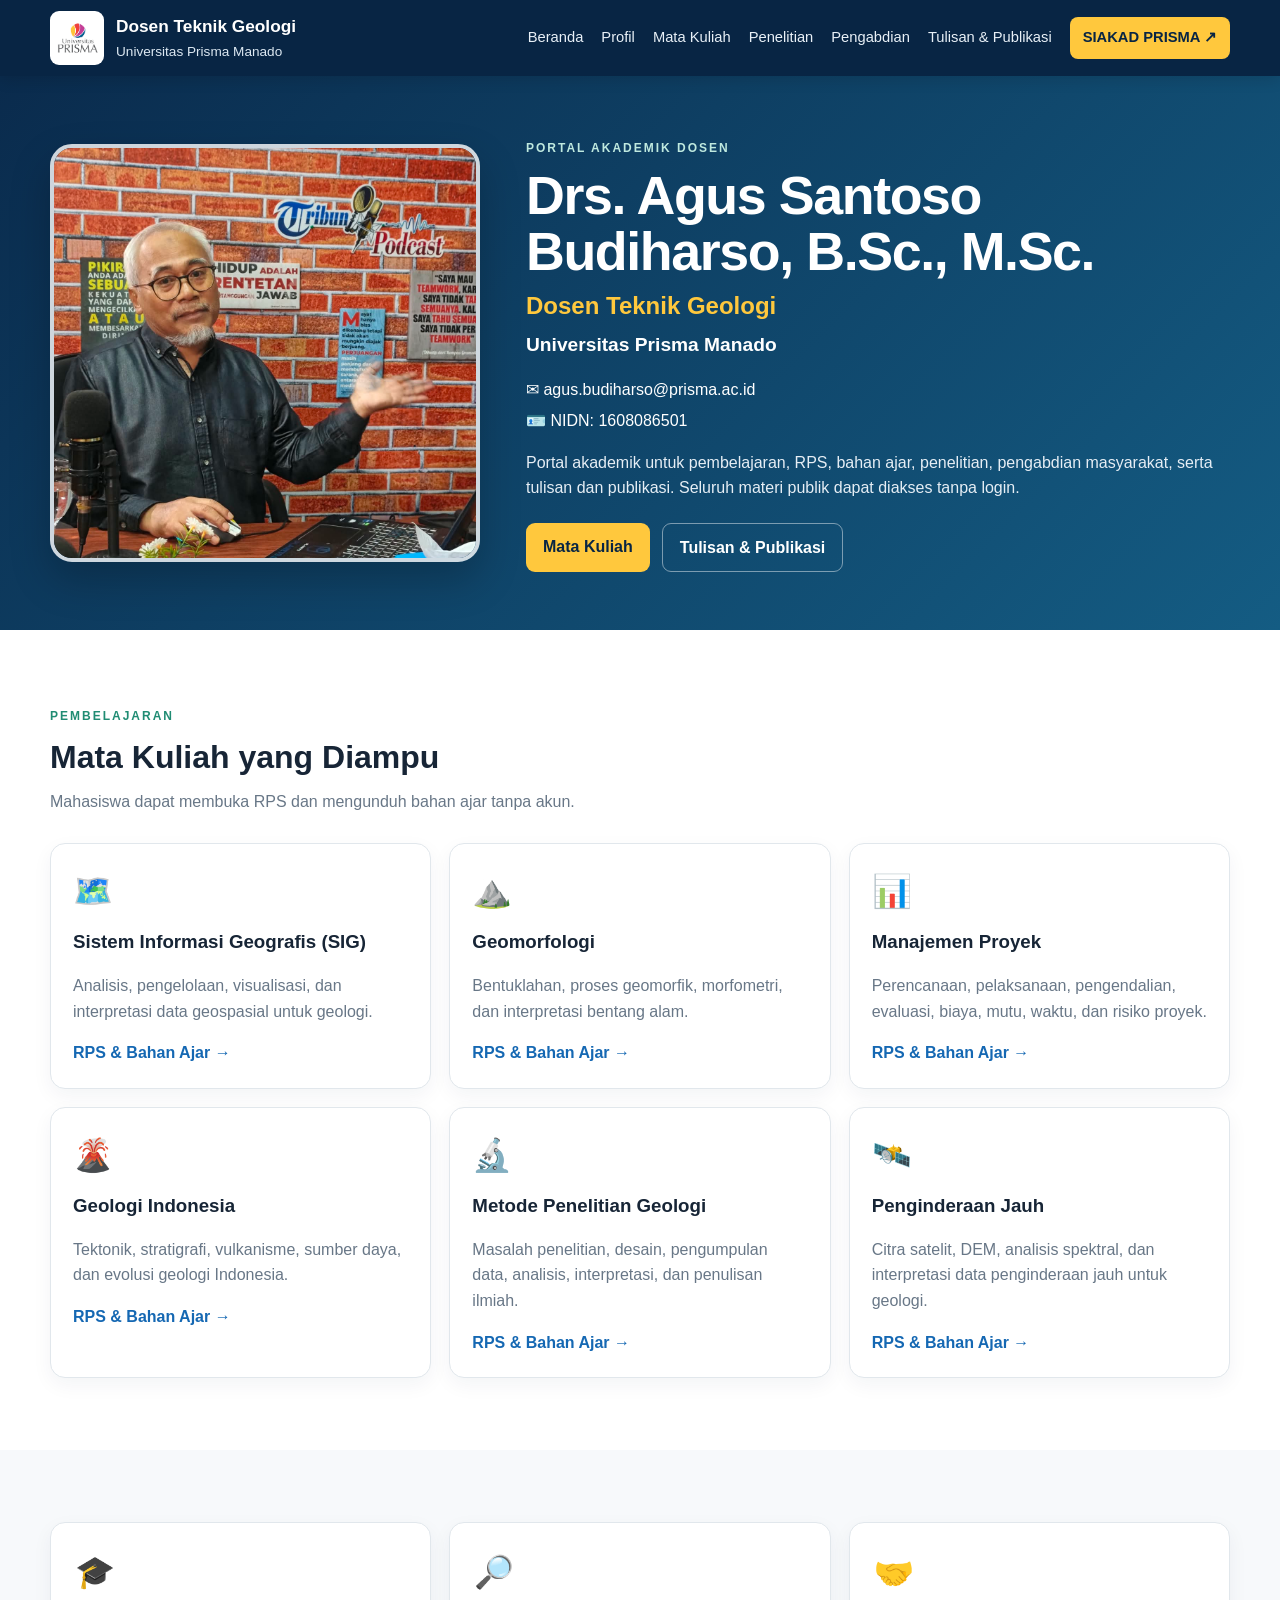
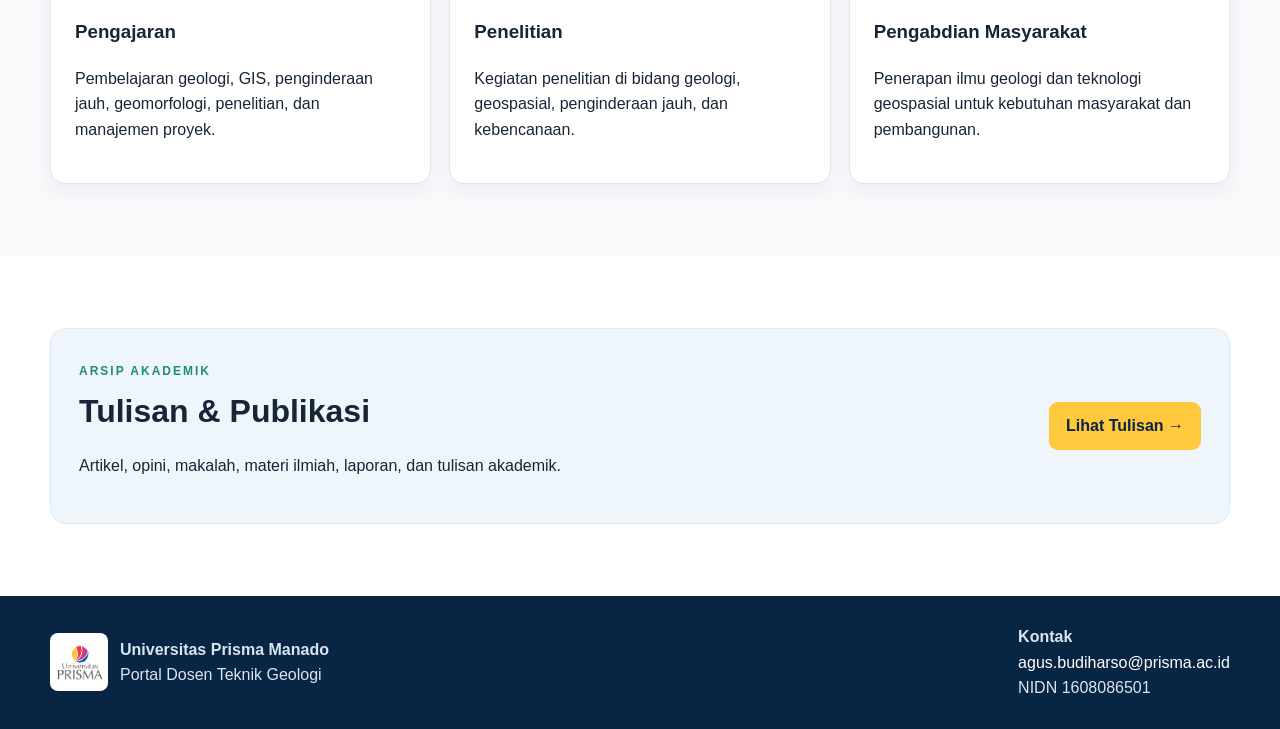
==== docs/index.html @ 4270b86f "Add files via upload" ====
<!doctype html>
<html lang="id">
<head>
  <meta charset="utf-8">
  <meta name="viewport" content="width=device-width,initial-scale=1">
  <title>Drs. Agus Santoso Budiharso, B.Sc., M.Sc. | Dosen Teknik Geologi</title>
  <meta name="description" content="Portal akademik dosen Teknik Geologi Universitas Prisma Manado">
  <link rel="stylesheet" href="style.css">
</head>
<body>
<header class="topbar">
  <div class="container nav">
    <a class="brand" href="index.html">
      <img src="assets/logo-prisma.png" alt="Logo Universitas Prisma">
      <div><strong>Dosen Teknik Geologi</strong><span>Universitas Prisma Manado</span></div>
    </a>
    <nav>
      <a href="index.html">Beranda</a>
      <a href="#profil">Profil</a>
      <a href="mata-kuliah.html">Mata Kuliah</a>
      <a href="#penelitian">Penelitian</a>
      <a href="#pengabdian">Pengabdian</a>
      <a href="tulisan.html">Tulisan & Publikasi</a>
      <a class="siakad" href="https://siap.prisma.ac.id/" target="_blank" rel="noopener">SIAKAD PRISMA ↗</a>
    </nav>
  </div>
</header>

<main>
<section class="hero" id="profil">
  <div class="container hero-grid">
    <div class="portrait-wrap">
      <img class="portrait" src="assets/foto-agus-budiharso.jpeg" alt="Foto dosen">
    </div>
    <div class="hero-copy">
      <span class="eyebrow light">PORTAL AKADEMIK DOSEN</span>
      <h1>Drs. Agus Santoso Budiharso, B.Sc., M.Sc.</h1>
      <h2>Dosen Teknik Geologi</h2>
      <p class="univ">Universitas Prisma Manado</p>
      <div class="bio-lines">
        <div>✉ <a href="mailto:agus.budiharso@prisma.ac.id">agus.budiharso@prisma.ac.id</a></div>
        <div>🪪 NIDN: 1608086501</div>
      </div>
      <p class="lead">
        Portal akademik untuk pembelajaran, RPS, bahan ajar, penelitian, pengabdian masyarakat,
        serta tulisan dan publikasi. Seluruh materi publik dapat diakses tanpa login.
      </p>
      <div class="actions">
        <a class="btn primary" href="mata-kuliah.html">Mata Kuliah</a>
        <a class="btn ghost" href="tulisan.html">Tulisan & Publikasi</a>
      </div>
    </div>
  </div>
</section>

<section class="section">
  <div class="container">
    <span class="eyebrow">PEMBELAJARAN</span>
    <h2>Mata Kuliah yang Diampu</h2>
    <p class="section-desc">Mahasiswa dapat membuka RPS dan mengunduh bahan ajar tanpa akun.</p>
    <div class="course-grid">
      <article class="course-card">
        <div class="course-icon">🗺️</div>
        <h3>Sistem Informasi Geografis (SIG)</h3>
        <p>Analisis, pengelolaan, visualisasi, dan interpretasi data geospasial untuk geologi.</p>
        <a class="link-btn" href="mata-kuliah.html#sig">RPS & Bahan Ajar →</a>
    </article>
<article class="course-card">
        <div class="course-icon">⛰️</div>
        <h3>Geomorfologi</h3>
        <p>Bentuklahan, proses geomorfik, morfometri, dan interpretasi bentang alam.</p>
        <a class="link-btn" href="mata-kuliah.html#geomorfologi">RPS & Bahan Ajar →</a>
    </article>
<article class="course-card">
        <div class="course-icon">📊</div>
        <h3>Manajemen Proyek</h3>
        <p>Perencanaan, pelaksanaan, pengendalian, evaluasi, biaya, mutu, waktu, dan risiko proyek.</p>
        <a class="link-btn" href="mata-kuliah.html#manajemen-proyek">RPS & Bahan Ajar →</a>
    </article>
<article class="course-card">
        <div class="course-icon">🌋</div>
        <h3>Geologi Indonesia</h3>
        <p>Tektonik, stratigrafi, vulkanisme, sumber daya, dan evolusi geologi Indonesia.</p>
        <a class="link-btn" href="mata-kuliah.html#geologi-indonesia">RPS & Bahan Ajar →</a>
    </article>
<article class="course-card">
        <div class="course-icon">🔬</div>
        <h3>Metode Penelitian Geologi</h3>
        <p>Masalah penelitian, desain, pengumpulan data, analisis, interpretasi, dan penulisan ilmiah.</p>
        <a class="link-btn" href="mata-kuliah.html#metode-penelitian-geologi">RPS & Bahan Ajar →</a>
    </article>
<article class="course-card">
        <div class="course-icon">🛰️</div>
        <h3>Penginderaan Jauh</h3>
        <p>Citra satelit, DEM, analisis spektral, dan interpretasi data penginderaan jauh untuk geologi.</p>
        <a class="link-btn" href="mata-kuliah.html#penginderaan-jauh">RPS & Bahan Ajar →</a>
    </article>
    </div>
  </div>
</section>

<section class="section soft">
  <div class="container three-grid">
    <article class="info-card">
      <div class="bigicon">🎓</div><h3>Pengajaran</h3>
      <p>Pembelajaran geologi, GIS, penginderaan jauh, geomorfologi, penelitian, dan manajemen proyek.</p>
    </article>
    <article class="info-card" id="penelitian">
      <div class="bigicon">🔎</div><h3>Penelitian</h3>
      <p>Kegiatan penelitian di bidang geologi, geospasial, penginderaan jauh, dan kebencanaan.</p>
    </article>
    <article class="info-card" id="pengabdian">
      <div class="bigicon">🤝</div><h3>Pengabdian Masyarakat</h3>
      <p>Penerapan ilmu geologi dan teknologi geospasial untuk kebutuhan masyarakat dan pembangunan.</p>
    </article>
  </div>
</section>

<section class="section">
  <div class="container publication-banner">
    <div>
      <span class="eyebrow">ARSIP AKADEMIK</span>
      <h2>Tulisan & Publikasi</h2>
      <p>Artikel, opini, makalah, materi ilmiah, laporan, dan tulisan akademik.</p>
    </div>
    <a class="btn primary" href="tulisan.html">Lihat Tulisan →</a>
  </div>
</section>
</main>

<footer>
  <div class="container footer-grid">
    <div class="footer-brand">
      <img src="assets/logo-prisma.png" alt="Logo Universitas Prisma">
      <div><strong>Universitas Prisma Manado</strong><span>Portal Dosen Teknik Geologi</span></div>
    </div>
    <div>
      <strong>Kontak</strong><br>
      <a href="mailto:agus.budiharso@prisma.ac.id">agus.budiharso@prisma.ac.id</a><br>
      NIDN 1608086501
    </div>
  </div>
</footer>
<script src="main.js"></script>
</body>
</html>
---- docs/style.css ----
:root{
  --navy:#082544;--navy2:#0c355c;--blue:#1568b3;--gold:#ffc83d;
  --green:#208c73;--text:#172536;--muted:#687787;--bg:#f7f9fb;--line:#e1e7ec;
}
*{box-sizing:border-box} html{scroll-behavior:smooth}
body{margin:0;font-family:Segoe UI,Arial,sans-serif;color:var(--text);background:white;line-height:1.6}
a{color:inherit}
.container{width:min(1180px,calc(100% - 36px));margin:auto}
.topbar{position:sticky;top:0;z-index:20;background:var(--navy);color:white;box-shadow:0 4px 14px rgba(0,0,0,.12)}
.nav{min-height:76px;display:flex;align-items:center;justify-content:space-between;gap:28px}
.brand{display:flex;align-items:center;gap:12px;text-decoration:none;color:white}
.brand img{width:54px;height:54px;object-fit:contain;background:white;border-radius:9px;padding:4px}
.brand strong{display:block;font-size:1.08rem}.brand span{display:block;font-size:.85rem;color:#dce8f2}
nav{display:flex;align-items:center;gap:18px} nav a{text-decoration:none;font-size:.92rem;color:#e8f0f7}
nav a:hover{color:white}.siakad{background:var(--gold);color:#082544;padding:9px 13px;border-radius:8px;font-weight:800}
.hero{background:linear-gradient(135deg,#0a2b4d,#145c83);color:white;padding:58px 0}
.hero-grid{display:grid;grid-template-columns:430px 1fr;gap:46px;align-items:center}
.portrait-wrap{border:4px solid rgba(255,255,255,.8);border-radius:22px;overflow:hidden;box-shadow:0 18px 40px rgba(0,0,0,.22)}
.portrait{display:block;width:100%;height:410px;object-fit:cover}
.eyebrow{font-size:.75rem;font-weight:800;letter-spacing:2px;color:var(--green)}
.eyebrow.light{color:#bfe9df}
.hero h1{font-size:clamp(2.1rem,4.2vw,4rem);line-height:1.04;margin:8px 0 8px;letter-spacing:-1.4px}
.hero h2{color:var(--gold);margin:0}.univ{font-weight:700;font-size:1.2rem;margin:4px 0 16px}
.bio-lines{display:grid;gap:6px;margin:14px 0}.bio-lines a{color:white;text-decoration:none}
.lead{max-width:760px;color:#e6eef5}.actions{display:flex;gap:12px;flex-wrap:wrap;margin-top:22px}
.btn{display:inline-block;padding:11px 17px;border-radius:9px;text-decoration:none;font-weight:800}
.primary{background:var(--gold);color:#082544}.ghost{border:1px solid rgba(255,255,255,.45);color:white}
.section{padding:72px 0}.soft{background:var(--bg)}
.section h2{font-size:2rem;margin:4px 0 6px}.section-desc{color:var(--muted);margin-top:0}
.course-grid{display:grid;grid-template-columns:repeat(3,1fr);gap:18px;margin-top:28px}
.course-card,.info-card,.download-box,.publication-item{border:1px solid var(--line);background:white;border-radius:15px;box-shadow:0 7px 20px rgba(22,48,75,.05)}
.course-card{padding:22px}.course-icon{font-size:2rem}.course-card h3{margin:10px 0 6px}.course-card p{color:var(--muted)}
.link-btn{color:var(--blue);font-weight:800;text-decoration:none}
.three-grid{display:grid;grid-template-columns:repeat(3,1fr);gap:18px}.info-card{padding:24px}.bigicon{font-size:2rem}
.publication-banner{display:flex;justify-content:space-between;align-items:center;gap:30px;background:#eef5fb;border:1px solid #dce8f2;border-radius:16px;padding:28px}
footer{background:var(--navy);color:#d9e6f1;padding:28px 0}.footer-grid{display:flex;justify-content:space-between;align-items:center;gap:30px}
.footer-brand{display:flex;align-items:center;gap:12px}.footer-brand img{width:58px;height:58px;object-fit:contain;background:white;border-radius:8px;padding:3px}
.footer-brand strong,.footer-brand span{display:block}footer a{color:#fff;text-decoration:none}
.page{padding:48px 0 80px;background:#f8fafc;min-height:70vh}.page-head{max-width:800px;margin-bottom:32px}.page-head h1{font-size:2.7rem;margin:5px 0}
.course-section{background:white;border:1px solid var(--line);border-radius:18px;padding:26px;margin-bottom:24px}
.course-section h2{margin:3px 0}.course-section p{color:var(--muted)}
.download-columns{display:grid;grid-template-columns:1fr 1fr;gap:18px;margin-top:18px}.download-box{padding:20px}
.file-list{display:grid;gap:9px}.file-list a{padding:10px 12px;background:#f4f8fb;border-radius:8px;color:var(--blue);text-decoration:none;font-weight:700}
.publication-list{display:grid;gap:16px}.publication-item{display:flex;gap:18px;padding:22px}.pub-icon{font-size:2.2rem}.tag{font-size:.76rem;font-weight:800;color:var(--green)}
code{background:#eef2f5;padding:2px 6px;border-radius:5px}
@media(max-width:900px){nav{display:none}.hero-grid{grid-template-columns:1fr}.portrait-wrap{max-width:480px}.course-grid,.three-grid,.download-columns{grid-template-columns:1fr}.publication-banner,.footer-grid{align-items:flex-start;flex-direction:column}}
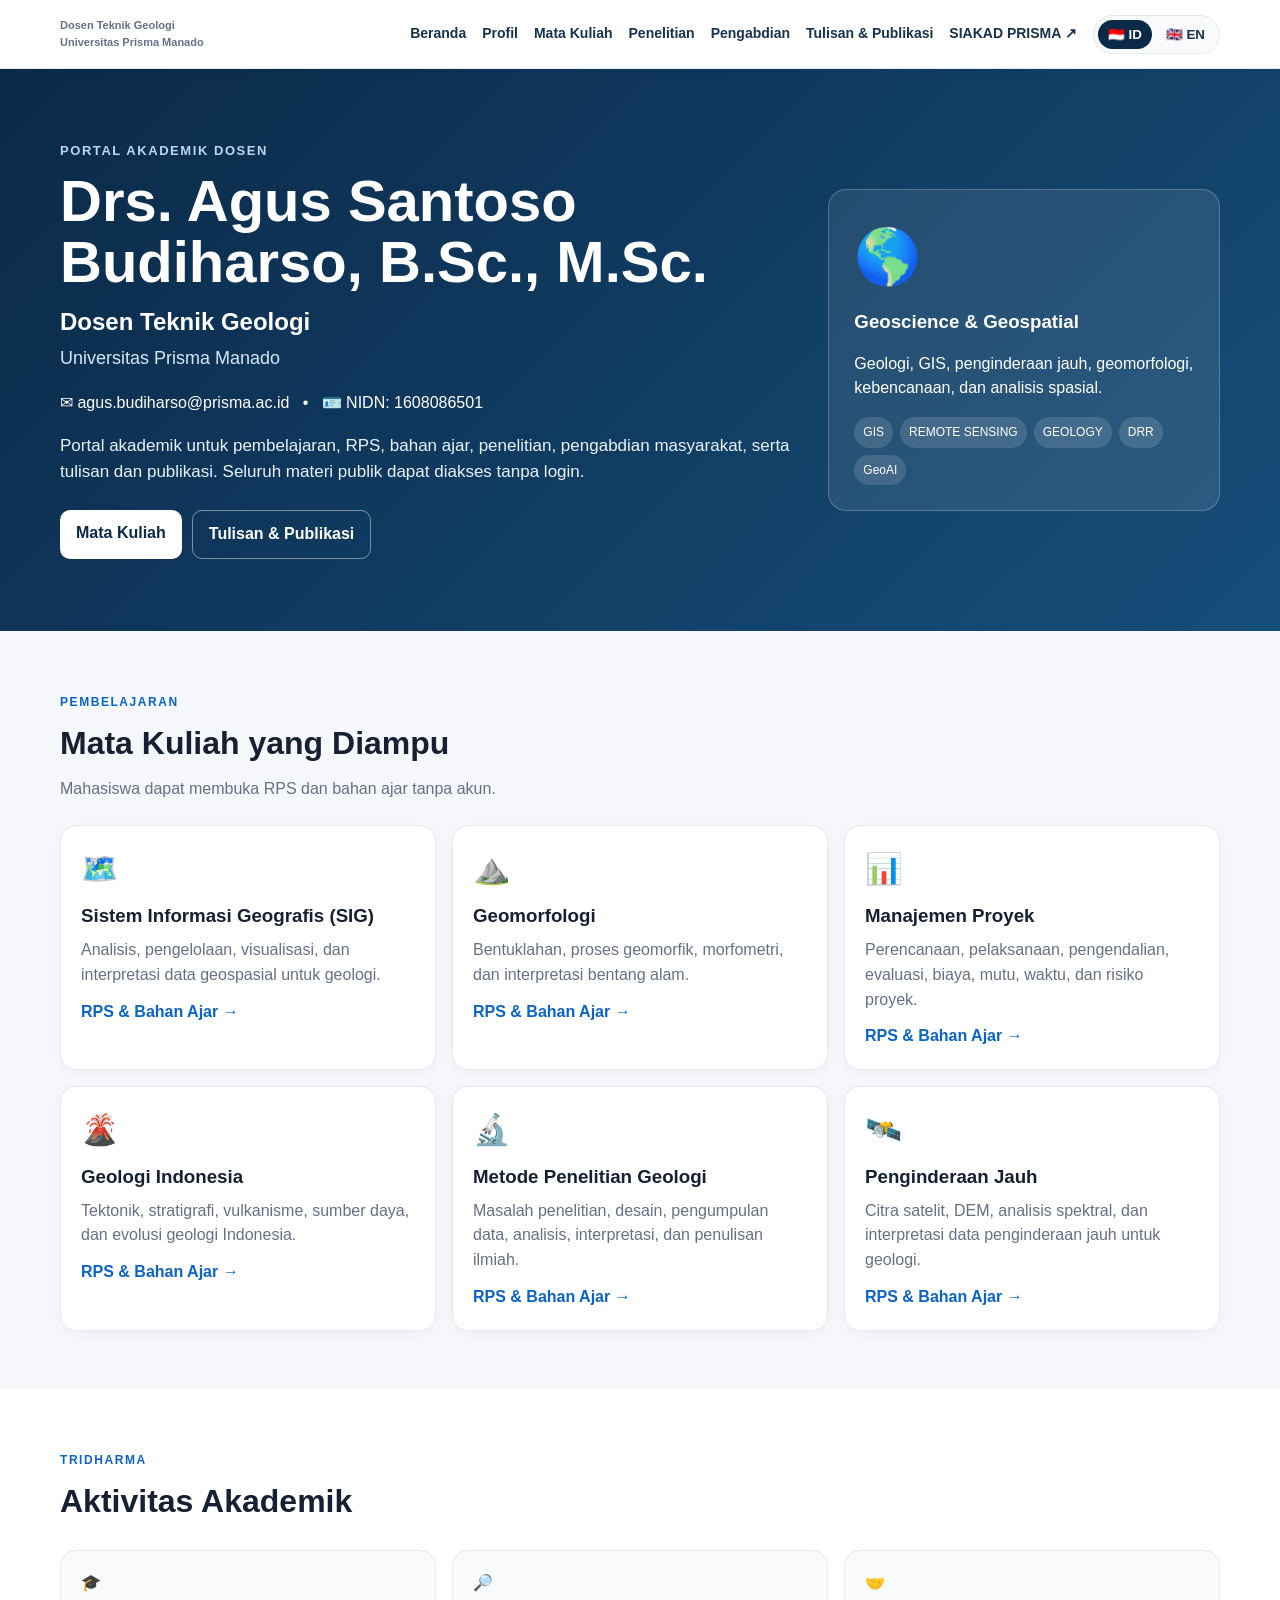
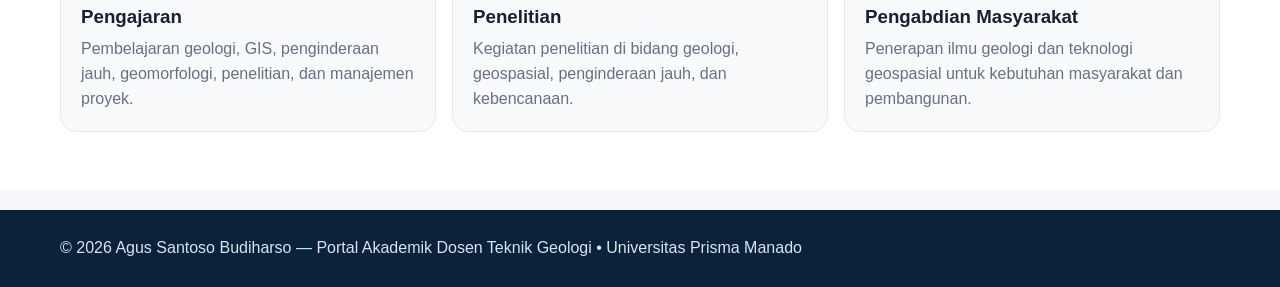
==== commit 61182bc3: "Add files via upload" ====
--- a/docs/index.html
+++ b/docs/index.html
@@ -1,146 +1,17 @@
-<!doctype html>
-<html lang="id">
-<head>
-  <meta charset="utf-8">
-  <meta name="viewport" content="width=device-width,initial-scale=1">
-  <title>Drs. Agus Santoso Budiharso, B.Sc., M.Sc. | Dosen Teknik Geologi</title>
-  <meta name="description" content="Portal akademik dosen Teknik Geologi Universitas Prisma Manado">
-  <link rel="stylesheet" href="style.css">
-</head>
-<body>
-<header class="topbar">
-  <div class="container nav">
-    <a class="brand" href="index.html">
-      <img src="assets/logo-prisma.png" alt="Logo Universitas Prisma">
-      <div><strong>Dosen Teknik Geologi</strong><span>Universitas Prisma Manado</span></div>
-    </a>
-    <nav>
-      <a href="index.html">Beranda</a>
-      <a href="#profil">Profil</a>
-      <a href="mata-kuliah.html">Mata Kuliah</a>
-      <a href="#penelitian">Penelitian</a>
-      <a href="#pengabdian">Pengabdian</a>
-      <a href="tulisan.html">Tulisan & Publikasi</a>
-      <a class="siakad" href="https://siap.prisma.ac.id/" target="_blank" rel="noopener">SIAKAD PRISMA ↗</a>
-    </nav>
-  </div>
-</header>
-
-<main>
-<section class="hero" id="profil">
-  <div class="container hero-grid">
-    <div class="portrait-wrap">
-      <img class="portrait" src="assets/foto-agus-budiharso.jpeg" alt="Foto dosen">
-    </div>
-    <div class="hero-copy">
-      <span class="eyebrow light">PORTAL AKADEMIK DOSEN</span>
-      <h1>Drs. Agus Santoso Budiharso, B.Sc., M.Sc.</h1>
-      <h2>Dosen Teknik Geologi</h2>
-      <p class="univ">Universitas Prisma Manado</p>
-      <div class="bio-lines">
-        <div>✉ <a href="mailto:agus.budiharso@prisma.ac.id">agus.budiharso@prisma.ac.id</a></div>
-        <div>🪪 NIDN: 1608086501</div>
-      </div>
-      <p class="lead">
-        Portal akademik untuk pembelajaran, RPS, bahan ajar, penelitian, pengabdian masyarakat,
-        serta tulisan dan publikasi. Seluruh materi publik dapat diakses tanpa login.
-      </p>
-      <div class="actions">
-        <a class="btn primary" href="mata-kuliah.html">Mata Kuliah</a>
-        <a class="btn ghost" href="tulisan.html">Tulisan & Publikasi</a>
-      </div>
-    </div>
-  </div>
-</section>
-
-<section class="section">
-  <div class="container">
-    <span class="eyebrow">PEMBELAJARAN</span>
-    <h2>Mata Kuliah yang Diampu</h2>
-    <p class="section-desc">Mahasiswa dapat membuka RPS dan mengunduh bahan ajar tanpa akun.</p>
-    <div class="course-grid">
-      <article class="course-card">
-        <div class="course-icon">🗺️</div>
-        <h3>Sistem Informasi Geografis (SIG)</h3>
-        <p>Analisis, pengelolaan, visualisasi, dan interpretasi data geospasial untuk geologi.</p>
-        <a class="link-btn" href="mata-kuliah.html#sig">RPS & Bahan Ajar →</a>
-    </article>
-<article class="course-card">
-        <div class="course-icon">⛰️</div>
-        <h3>Geomorfologi</h3>
-        <p>Bentuklahan, proses geomorfik, morfometri, dan interpretasi bentang alam.</p>
-        <a class="link-btn" href="mata-kuliah.html#geomorfologi">RPS & Bahan Ajar →</a>
-    </article>
-<article class="course-card">
-        <div class="course-icon">📊</div>
-        <h3>Manajemen Proyek</h3>
-        <p>Perencanaan, pelaksanaan, pengendalian, evaluasi, biaya, mutu, waktu, dan risiko proyek.</p>
-        <a class="link-btn" href="mata-kuliah.html#manajemen-proyek">RPS & Bahan Ajar →</a>
-    </article>
-<article class="course-card">
-        <div class="course-icon">🌋</div>
-        <h3>Geologi Indonesia</h3>
-        <p>Tektonik, stratigrafi, vulkanisme, sumber daya, dan evolusi geologi Indonesia.</p>
-        <a class="link-btn" href="mata-kuliah.html#geologi-indonesia">RPS & Bahan Ajar →</a>
-    </article>
-<article class="course-card">
-        <div class="course-icon">🔬</div>
-        <h3>Metode Penelitian Geologi</h3>
-        <p>Masalah penelitian, desain, pengumpulan data, analisis, interpretasi, dan penulisan ilmiah.</p>
-        <a class="link-btn" href="mata-kuliah.html#metode-penelitian-geologi">RPS & Bahan Ajar →</a>
-    </article>
-<article class="course-card">
-        <div class="course-icon">🛰️</div>
-        <h3>Penginderaan Jauh</h3>
-        <p>Citra satelit, DEM, analisis spektral, dan interpretasi data penginderaan jauh untuk geologi.</p>
-        <a class="link-btn" href="mata-kuliah.html#penginderaan-jauh">RPS & Bahan Ajar →</a>
-    </article>
-    </div>
-  </div>
-</section>
-
-<section class="section soft">
-  <div class="container three-grid">
-    <article class="info-card">
-      <div class="bigicon">🎓</div><h3>Pengajaran</h3>
-      <p>Pembelajaran geologi, GIS, penginderaan jauh, geomorfologi, penelitian, dan manajemen proyek.</p>
-    </article>
-    <article class="info-card" id="penelitian">
-      <div class="bigicon">🔎</div><h3>Penelitian</h3>
-      <p>Kegiatan penelitian di bidang geologi, geospasial, penginderaan jauh, dan kebencanaan.</p>
-    </article>
-    <article class="info-card" id="pengabdian">
-      <div class="bigicon">🤝</div><h3>Pengabdian Masyarakat</h3>
-      <p>Penerapan ilmu geologi dan teknologi geospasial untuk kebutuhan masyarakat dan pembangunan.</p>
-    </article>
-  </div>
-</section>
-
-<section class="section">
-  <div class="container publication-banner">
-    <div>
-      <span class="eyebrow">ARSIP AKADEMIK</span>
-      <h2>Tulisan & Publikasi</h2>
-      <p>Artikel, opini, makalah, materi ilmiah, laporan, dan tulisan akademik.</p>
-    </div>
-    <a class="btn primary" href="tulisan.html">Lihat Tulisan →</a>
-  </div>
-</section>
-</main>
-
-<footer>
-  <div class="container footer-grid">
-    <div class="footer-brand">
-      <img src="assets/logo-prisma.png" alt="Logo Universitas Prisma">
-      <div><strong>Universitas Prisma Manado</strong><span>Portal Dosen Teknik Geologi</span></div>
-    </div>
-    <div>
-      <strong>Kontak</strong><br>
-      <a href="mailto:agus.budiharso@prisma.ac.id">agus.budiharso@prisma.ac.id</a><br>
-      NIDN 1608086501
-    </div>
-  </div>
-</footer>
-<script src="main.js"></script>
-</body>
-</html>
+<!doctype html><html lang="id"><head><meta charset="utf-8"><meta name="viewport" content="width=device-width,initial-scale=1"><title>Drs. Agus Santoso Budiharso, B.Sc., M.Sc. | Portal Dosen Teknik Geologi</title><link rel="stylesheet" href="bilingual.css"></head><body>
+<nav class="navbar"><div class="container nav-wrap"><a class="brand" href="index.html"><span id="brand1">Dosen Teknik Geologi</span><span>Universitas Prisma Manado</span></a><div class="nav-links"><a href="index.html" id="nHome">Beranda</a><a href="#profil" id="nProfile">Profil</a><a href="mata-kuliah.html" id="nCourses">Mata Kuliah</a><a href="#penelitian" id="nResearch">Penelitian</a><a href="#pengabdian" id="nService">Pengabdian</a><a href="tulisan.html" id="nWriting">Tulisan & Publikasi</a><a href="https://siap.prisma.ac.id" target="_blank">SIAKAD PRISMA ↗</a><span class="lang"><button id="btnID">🇮🇩 ID</button><button id="btnEN">🇬🇧 EN</button></span></div></div></nav>
+<header class="hero" id="profil"><div class="container hero-grid"><div><div class="eyebrow" id="eyebrow">PORTAL AKADEMIK DOSEN</div><h1>Drs. Agus Santoso Budiharso, B.Sc., M.Sc.</h1><h2 id="role">Dosen Teknik Geologi</h2><p class="uni">Universitas Prisma Manado</p><p>✉ agus.budiharso@prisma.ac.id &nbsp; • &nbsp; 🪪 NIDN: 1608086501</p><p class="lead" id="lead">Portal akademik untuk pembelajaran, RPS, bahan ajar, penelitian, pengabdian masyarakat, serta tulisan dan publikasi. Seluruh materi publik dapat diakses tanpa login.</p><div class="actions"><a class="btn primary" href="mata-kuliah.html" id="bCourses">Mata Kuliah</a><a class="btn secondary" href="tulisan.html" id="bWriting">Tulisan & Publikasi</a></div></div><div class="info-card"><div class="earth">🌎</div><h3>Geoscience & Geospatial</h3><p id="tagline">Geologi, GIS, penginderaan jauh, geomorfologi, kebencanaan, dan analisis spasial.</p><div class="chips"><span>GIS</span><span>REMOTE SENSING</span><span>GEOLOGY</span><span>DRR</span><span>GeoAI</span></div></div></div></header>
+<section class="section" id="matakuliah"><div class="container"><div class="heading"><span id="teachTag">PEMBELAJARAN</span><h2 id="teachTitle">Mata Kuliah yang Diampu</h2><p id="teachIntro">Mahasiswa dapat membuka RPS dan bahan ajar tanpa akun.</p></div><div class="grid">
+<article class="card"><div class="icon">🗺️</div><h3 id="c1">Sistem Informasi Geografis (SIG)</h3><p id="d1">Analisis, pengelolaan, visualisasi, dan interpretasi data geospasial untuk geologi.</p><a href="mata-kuliah.html" id="r1">RPS & Bahan Ajar →</a></article>
+<article class="card"><div class="icon">⛰️</div><h3 id="c2">Geomorfologi</h3><p id="d2">Bentuklahan, proses geomorfik, morfometri, dan interpretasi bentang alam.</p><a href="mata-kuliah.html" id="r2">RPS & Bahan Ajar →</a></article>
+<article class="card"><div class="icon">📊</div><h3 id="c3">Manajemen Proyek</h3><p id="d3">Perencanaan, pelaksanaan, pengendalian, evaluasi, biaya, mutu, waktu, dan risiko proyek.</p><a href="mata-kuliah.html" id="r3">RPS & Bahan Ajar →</a></article>
+<article class="card"><div class="icon">🌋</div><h3 id="c4">Geologi Indonesia</h3><p id="d4">Tektonik, stratigrafi, vulkanisme, sumber daya, dan evolusi geologi Indonesia.</p><a href="mata-kuliah.html" id="r4">RPS & Bahan Ajar →</a></article>
+<article class="card"><div class="icon">🔬</div><h3 id="c5">Metode Penelitian Geologi</h3><p id="d5">Masalah penelitian, desain, pengumpulan data, analisis, interpretasi, dan penulisan ilmiah.</p><a href="mata-kuliah.html" id="r5">RPS & Bahan Ajar →</a></article>
+<article class="card"><div class="icon">🛰️</div><h3 id="c6">Penginderaan Jauh</h3><p id="d6">Citra satelit, DEM, analisis spektral, dan interpretasi data penginderaan jauh untuk geologi.</p><a href="mata-kuliah.html" id="r6">RPS & Bahan Ajar →</a></article>
+</div></div></section>
+<section class="section alt"><div class="container"><div class="heading"><span>TRIDHARMA</span><h2 id="acad">Aktivitas Akademik</h2></div><div class="activity-grid"><div class="activity"><div class="icon">🎓</div><h3 id="a1">Pengajaran</h3><p id="ad1">Pembelajaran geologi, GIS, penginderaan jauh, geomorfologi, penelitian, dan manajemen proyek.</p></div><div class="activity" id="penelitian"><div class="icon">🔎</div><h3 id="a2">Penelitian</h3><p id="ad2">Kegiatan penelitian di bidang geologi, geospasial, penginderaan jauh, dan kebencanaan.</p></div><div class="activity" id="pengabdian"><div class="icon">🤝</div><h3 id="a3">Pengabdian Masyarakat</h3><p id="ad3">Penerapan ilmu geologi dan teknologi geospasial untuk kebutuhan masyarakat dan pembangunan.</p></div></div></div></section>
+<footer><div class="container">© 2026 Agus Santoso Budiharso — <span id="foot">Portal Akademik Dosen Teknik Geologi</span> • Universitas Prisma Manado</div></footer>
+<script>
+const TXT={id:{title:'Drs. Agus Santoso Budiharso, B.Sc., M.Sc. | Portal Dosen Teknik Geologi',brand1:'Dosen Teknik Geologi',nHome:'Beranda',nProfile:'Profil',nCourses:'Mata Kuliah',nResearch:'Penelitian',nService:'Pengabdian',nWriting:'Tulisan & Publikasi',eyebrow:'PORTAL AKADEMIK DOSEN',role:'Dosen Teknik Geologi',lead:'Portal akademik untuk pembelajaran, RPS, bahan ajar, penelitian, pengabdian masyarakat, serta tulisan dan publikasi. Seluruh materi publik dapat diakses tanpa login.',bCourses:'Mata Kuliah',bWriting:'Tulisan & Publikasi',tagline:'Geologi, GIS, penginderaan jauh, geomorfologi, kebencanaan, dan analisis spasial.',teachTag:'PEMBELAJARAN',teachTitle:'Mata Kuliah yang Diampu',teachIntro:'Mahasiswa dapat membuka RPS dan bahan ajar tanpa akun.',acad:'Aktivitas Akademik',a1:'Pengajaran',ad1:'Pembelajaran geologi, GIS, penginderaan jauh, geomorfologi, penelitian, dan manajemen proyek.',a2:'Penelitian',ad2:'Kegiatan penelitian di bidang geologi, geospasial, penginderaan jauh, dan kebencanaan.',a3:'Pengabdian Masyarakat',ad3:'Penerapan ilmu geologi dan teknologi geospasial untuk kebutuhan masyarakat dan pembangunan.',foot:'Portal Akademik Dosen Teknik Geologi',courses:[['Sistem Informasi Geografis (SIG)','Analisis, pengelolaan, visualisasi, dan interpretasi data geospasial untuk geologi.'],['Geomorfologi','Bentuklahan, proses geomorfik, morfometri, dan interpretasi bentang alam.'],['Manajemen Proyek','Perencanaan, pelaksanaan, pengendalian, evaluasi, biaya, mutu, waktu, dan risiko proyek.'],['Geologi Indonesia','Tektonik, stratigrafi, vulkanisme, sumber daya, dan evolusi geologi Indonesia.'],['Metode Penelitian Geologi','Masalah penelitian, desain, pengumpulan data, analisis, interpretasi, dan penulisan ilmiah.'],['Penginderaan Jauh','Citra satelit, DEM, analisis spektral, dan interpretasi data penginderaan jauh untuk geologi.']],resource:'RPS & Bahan Ajar →'},en:{title:'Drs. Agus Santoso Budiharso, B.Sc., M.Sc. | Geological Engineering Lecturer Portal',brand1:'Geological Engineering Lecturer',nHome:'Home',nProfile:'Profile',nCourses:'Courses',nResearch:'Research',nService:'Community Service',nWriting:'Writings & Publications',eyebrow:'LECTURER ACADEMIC PORTAL',role:'Lecturer in Geological Engineering',lead:'Academic portal for learning, semester course plans, teaching materials, research, community service, writings, and publications. All public materials are accessible without login.',bCourses:'Courses',bWriting:'Writings & Publications',tagline:'Geology, GIS, remote sensing, geomorphology, disaster studies, and spatial analysis.',teachTag:'TEACHING',teachTitle:'Courses Taught',teachIntro:'Students can access course plans and teaching materials without an account.',acad:'Academic Activities',a1:'Teaching',ad1:'Teaching in geology, GIS, remote sensing, geomorphology, research methods, and project management.',a2:'Research',ad2:'Research activities in geology, geospatial science, remote sensing, and disaster studies.',a3:'Community Service',ad3:'Application of geology and geospatial technologies to community needs and development.',foot:'Geological Engineering Lecturer Academic Portal',courses:[['Geographic Information Systems (GIS)','Analysis, management, visualization, and interpretation of geospatial data for geology.'],['Geomorphology','Landforms, geomorphic processes, morphometry, and landscape interpretation.'],['Project Management','Project planning, implementation, control, evaluation, cost, quality, time, and risk.'],['Geology of Indonesia','Tectonics, stratigraphy, volcanism, resources, and the geological evolution of Indonesia.'],['Geological Research Methods','Research problems, design, data collection, analysis, interpretation, and scientific writing.'],['Remote Sensing','Satellite imagery, DEMs, spectral analysis, and remote-sensing data interpretation for geology.']],resource:'Course Plan & Materials →'}};
+function applyLang(l){localStorage.setItem('portalLang',l);document.documentElement.lang=l;const t=TXT[l];document.title=t.title;['brand1','nHome','nProfile','nCourses','nResearch','nService','nWriting','eyebrow','role','lead','bCourses','bWriting','tagline','teachTag','teachTitle','teachIntro','acad','a1','ad1','a2','ad2','a3','ad3','foot'].forEach(k=>document.getElementById(k).textContent=t[k]);t.courses.forEach((c,i)=>{document.getElementById('c'+(i+1)).textContent=c[0];document.getElementById('d'+(i+1)).textContent=c[1];document.getElementById('r'+(i+1)).textContent=t.resource});btnID.classList.toggle('active',l==='id');btnEN.classList.toggle('active',l==='en')};btnID.onclick=()=>applyLang('id');btnEN.onclick=()=>applyLang('en');applyLang(localStorage.getItem('portalLang')==='en'?'en':'id');
+</script></body></html>
--- a/docs/bilingual.css
+++ b/docs/bilingual.css
@@ -0,0 +1,7 @@
+:root{--nav:#0b2948;--accent:#0c63c7;--bg:#f5f7fb;--card:#fff;--text:#172033;--muted:#667085;--line:#e5eaf0;--soft:#eef5ff}
+*{box-sizing:border-box}html{scroll-behavior:smooth}body{margin:0;font-family:Arial,Helvetica,sans-serif;background:var(--bg);color:var(--text);line-height:1.55}.container{width:min(1160px,calc(100% - 36px));margin:auto}
+.navbar{position:sticky;top:0;z-index:20;background:#fff;border-bottom:1px solid var(--line);box-shadow:0 2px 10px rgba(10,30,60,.05)}.nav-wrap{display:flex;align-items:center;gap:22px;min-height:68px}.brand{font-weight:900;color:var(--nav);text-decoration:none;font-size:18px}.brand span{display:block;font-weight:600;font-size:11px;color:var(--muted)}.nav-links{margin-left:auto;display:flex;gap:16px;align-items:center;flex-wrap:wrap}.nav-links a{color:#17324d;text-decoration:none;font-weight:700;font-size:14px}.lang{display:flex;gap:4px;padding:4px;border:1px solid var(--line);border-radius:999px;background:#f8fafc}.lang button{border:0;background:transparent;border-radius:999px;padding:7px 10px;font-weight:800;cursor:pointer;color:#17324d}.lang button.active{background:var(--nav);color:#fff}
+.hero{background:linear-gradient(135deg,#0b2948,#164e7a);color:#fff;padding:72px 0}.hero-grid{display:grid;grid-template-columns:1.5fr .8fr;gap:34px;align-items:center}.eyebrow{font-size:13px;font-weight:900;letter-spacing:.12em;color:#b9d8f7}.hero h1{font-size:clamp(34px,5vw,58px);line-height:1.05;margin:10px 0}.hero h2{font-size:24px;margin:0 0 5px;font-weight:700}.hero .uni{font-size:18px;color:#d5e7f8;margin:0 0 18px}.hero .lead{max-width:760px;color:#e9f2fb;font-size:17px}.actions{display:flex;gap:10px;flex-wrap:wrap;margin-top:25px}.btn{display:inline-block;text-decoration:none;font-weight:800;padding:11px 16px;border-radius:10px}.btn.primary{background:#fff;color:var(--nav)}.btn.secondary{border:1px solid rgba(255,255,255,.45);color:#fff}.info-card{background:rgba(255,255,255,.09);border:1px solid rgba(255,255,255,.22);padding:25px;border-radius:18px}.info-card .earth{font-size:54px}.info-card h3{margin:8px 0}.chips{display:flex;gap:7px;flex-wrap:wrap;margin-top:16px}.chips span{font-size:12px;padding:6px 9px;border-radius:999px;background:rgba(255,255,255,.13)}
+.section{padding:58px 0}.section.alt{background:#fff}.heading span{font-size:12px;font-weight:900;letter-spacing:.13em;color:var(--accent)}.heading h2{font-size:32px;margin:5px 0 8px}.heading p{margin:0;color:var(--muted)}.grid{display:grid;grid-template-columns:repeat(3,1fr);gap:16px;margin-top:24px}.card{background:var(--card);border:1px solid var(--line);border-radius:16px;padding:20px;box-shadow:0 3px 12px rgba(20,30,50,.04)}.card .icon{font-size:30px}.card h3{margin:8px 0}.card p{color:var(--muted);margin:0 0 12px}.card a{color:var(--accent);font-weight:800;text-decoration:none}.activity-grid{display:grid;grid-template-columns:repeat(3,1fr);gap:16px;margin-top:24px}.activity{background:#f8fafc;border:1px solid var(--line);border-radius:16px;padding:20px}.activity h3{margin:6px 0}.activity p{margin:0;color:var(--muted)}
+.pagehead{background:var(--nav);color:#fff;padding:46px 0}.pagehead h1{font-size:38px;margin:5px 0}.pagehead p{color:#d7e5f2;margin:0}.course-list{display:grid;gap:18px;margin-top:24px}.course{background:#fff;border:1px solid var(--line);border-radius:16px;padding:22px}.course-top{display:flex;justify-content:space-between;gap:20px;align-items:flex-start}.course h2{margin:0 0 5px}.course p{margin:0;color:var(--muted)}.resource-grid{display:grid;grid-template-columns:1fr 1fr;gap:12px;margin-top:16px}.resource{border:1px solid var(--line);border-radius:12px;padding:15px;background:#fafcff}.resource h3{margin:0 0 5px;font-size:16px}.resource p{font-size:14px;margin:0 0 8px}.resource a{color:var(--accent);text-decoration:none;font-weight:800}
+footer{background:#0b223b;color:#d8e4ef;padding:26px 0;margin-top:20px}footer a{color:#fff}@media(max-width:800px){.nav-wrap{align-items:flex-start;padding:12px 0}.nav-links{gap:10px}.hero-grid,.grid,.activity-grid{grid-template-columns:1fr}.resource-grid{grid-template-columns:1fr}.hero{padding:48px 0}.course-top{display:block}}
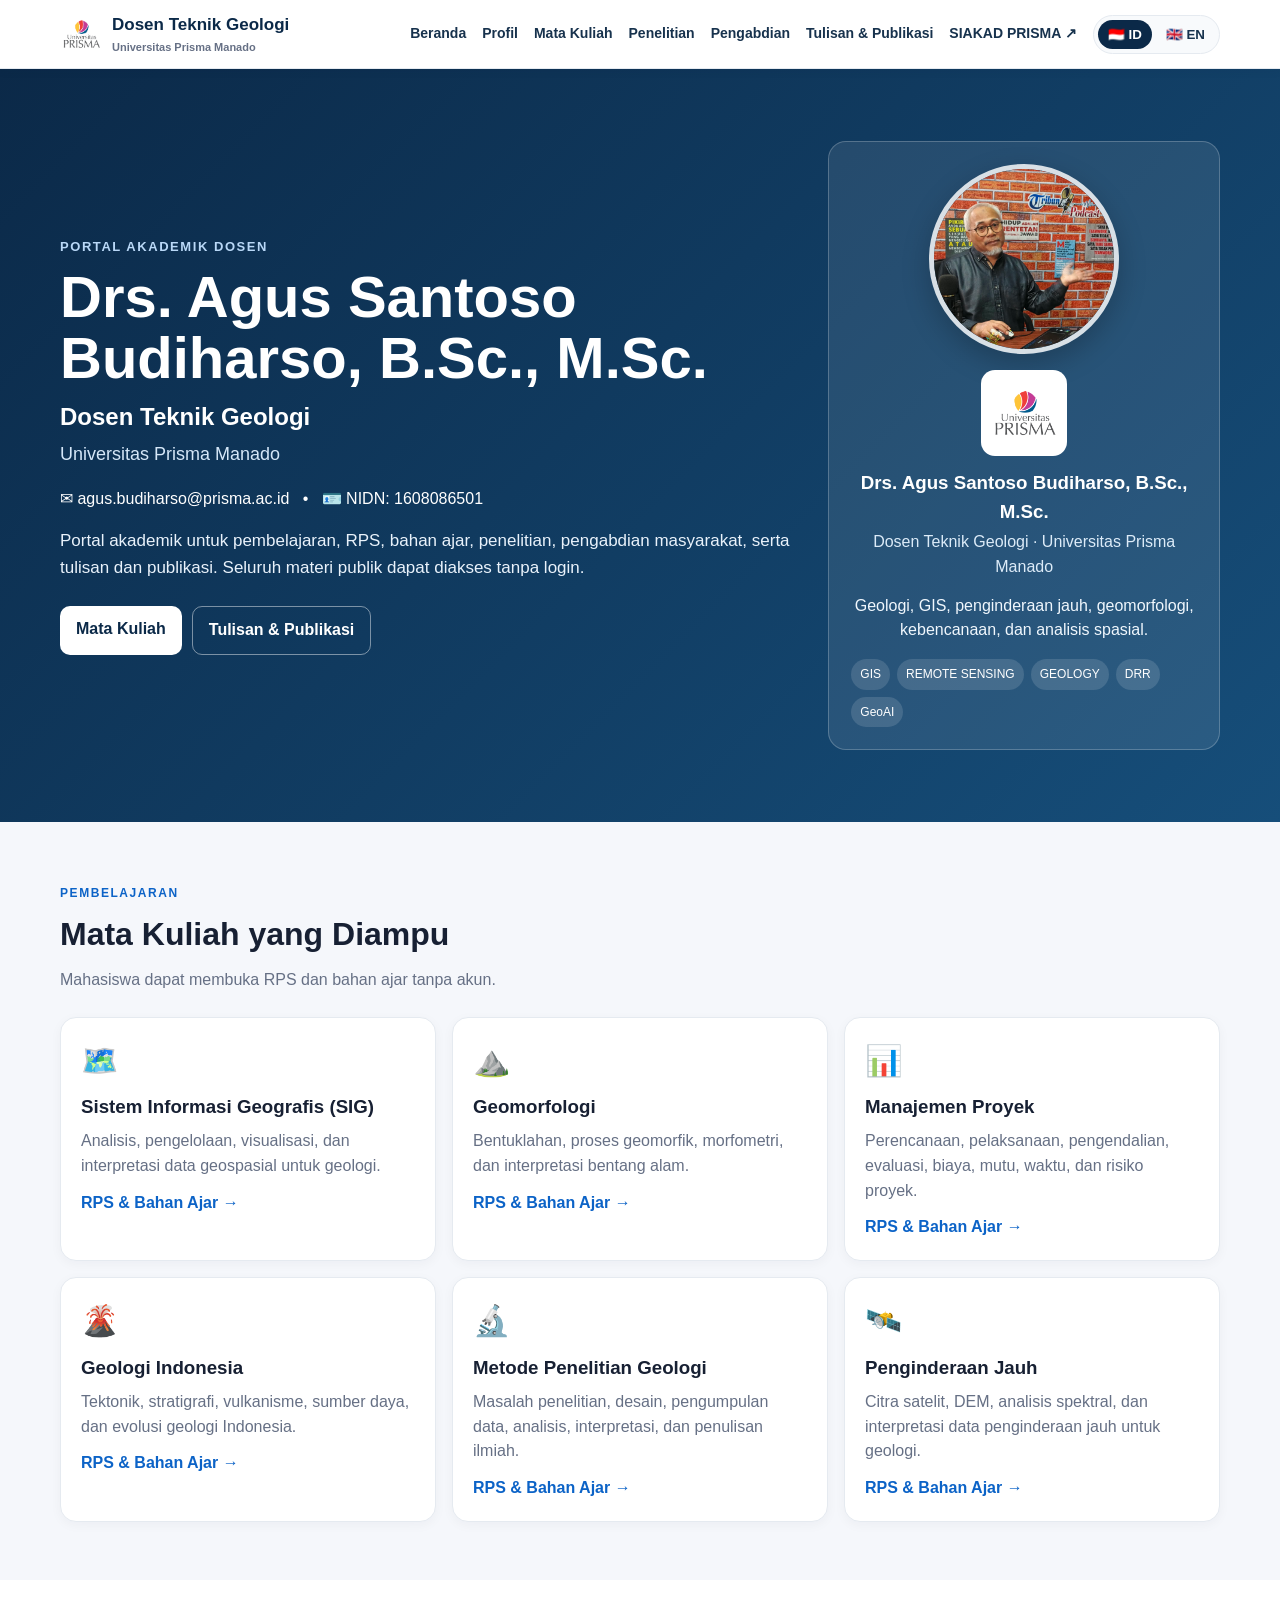
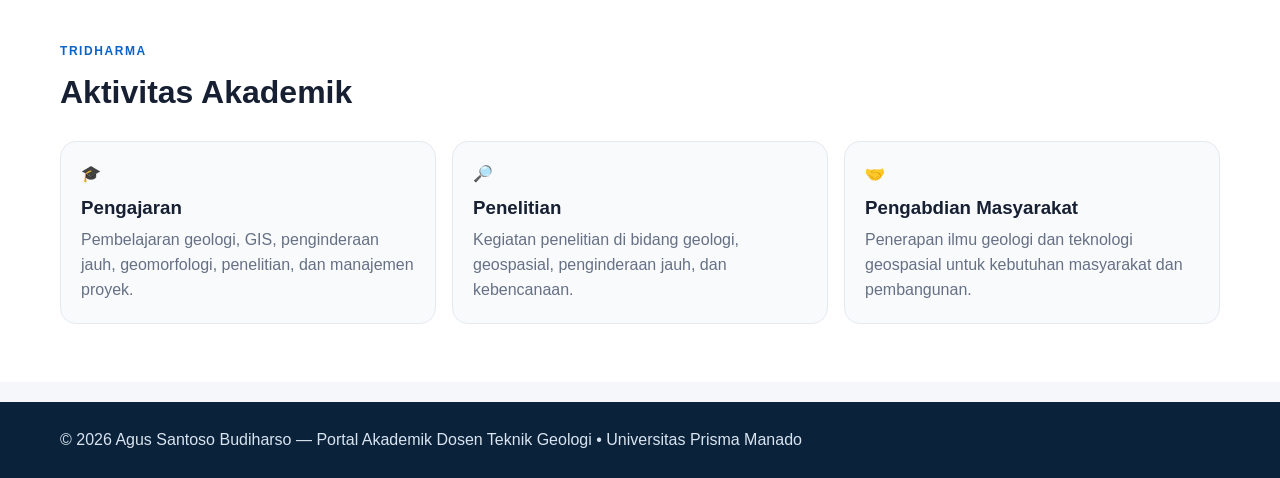
==== commit dc25049c: "Rename index_FINAL_logo_foto_bilingual.html to index.html" ====
--- a/docs/index.html
+++ b/docs/index.html
@@ -1,6 +1,10 @@
-<!doctype html><html lang="id"><head><meta charset="utf-8"><meta name="viewport" content="width=device-width,initial-scale=1"><title>Drs. Agus Santoso Budiharso, B.Sc., M.Sc. | Portal Dosen Teknik Geologi</title><link rel="stylesheet" href="bilingual.css"></head><body>
-<nav class="navbar"><div class="container nav-wrap"><a class="brand" href="index.html"><span id="brand1">Dosen Teknik Geologi</span><span>Universitas Prisma Manado</span></a><div class="nav-links"><a href="index.html" id="nHome">Beranda</a><a href="#profil" id="nProfile">Profil</a><a href="mata-kuliah.html" id="nCourses">Mata Kuliah</a><a href="#penelitian" id="nResearch">Penelitian</a><a href="#pengabdian" id="nService">Pengabdian</a><a href="tulisan.html" id="nWriting">Tulisan & Publikasi</a><a href="https://siap.prisma.ac.id" target="_blank">SIAKAD PRISMA ↗</a><span class="lang"><button id="btnID">🇮🇩 ID</button><button id="btnEN">🇬🇧 EN</button></span></div></div></nav>
-<header class="hero" id="profil"><div class="container hero-grid"><div><div class="eyebrow" id="eyebrow">PORTAL AKADEMIK DOSEN</div><h1>Drs. Agus Santoso Budiharso, B.Sc., M.Sc.</h1><h2 id="role">Dosen Teknik Geologi</h2><p class="uni">Universitas Prisma Manado</p><p>✉ agus.budiharso@prisma.ac.id &nbsp; • &nbsp; 🪪 NIDN: 1608086501</p><p class="lead" id="lead">Portal akademik untuk pembelajaran, RPS, bahan ajar, penelitian, pengabdian masyarakat, serta tulisan dan publikasi. Seluruh materi publik dapat diakses tanpa login.</p><div class="actions"><a class="btn primary" href="mata-kuliah.html" id="bCourses">Mata Kuliah</a><a class="btn secondary" href="tulisan.html" id="bWriting">Tulisan & Publikasi</a></div></div><div class="info-card"><div class="earth">🌎</div><h3>Geoscience & Geospatial</h3><p id="tagline">Geologi, GIS, penginderaan jauh, geomorfologi, kebencanaan, dan analisis spasial.</p><div class="chips"><span>GIS</span><span>REMOTE SENSING</span><span>GEOLOGY</span><span>DRR</span><span>GeoAI</span></div></div></div></header>
+<!doctype html><html lang="id"><head><meta charset="utf-8"><meta name="viewport" content="width=device-width,initial-scale=1"><title>Drs. Agus Santoso Budiharso, B.Sc., M.Sc. | Portal Dosen Teknik Geologi</title><link rel="stylesheet" href="bilingual.css">
+<style>
+.brand{display:flex;align-items:center;gap:10px}.brand-logo{width:42px;height:42px;object-fit:contain;flex:0 0 auto}.brand-text{display:block}.profile-card{background:rgba(255,255,255,.09);border:1px solid rgba(255,255,255,.22);padding:22px;border-radius:18px;text-align:center}.profile-photo{width:190px;height:190px;object-fit:cover;border-radius:50%;border:5px solid rgba(255,255,255,.82);box-shadow:0 10px 28px rgba(0,0,0,.22);display:block;margin:0 auto 16px}.profile-logo{width:86px;height:86px;object-fit:contain;background:#fff;border-radius:14px;padding:8px;margin:0 auto 12px;display:block}.profile-card h3{margin:6px 0 4px}.profile-card .sub{margin:0;color:#dcebf8}.profile-card .focus{margin:14px 0 0;color:#f0f7fd}.nav-brand-copy span:first-child{font-size:17px;font-weight:900;color:var(--nav)}.nav-brand-copy span:last-child{font-size:11px;font-weight:600;color:var(--muted)}
+@media(max-width:800px){.brand-logo{width:36px;height:36px}.profile-photo{width:155px;height:155px}}
+</style></head><body>
+<nav class="navbar"><div class="container nav-wrap"><a class="brand" href="index.html"><img class="brand-logo" src="assets/logo-prisma.png" alt="Logo Universitas Prisma Manado"><span class="nav-brand-copy"><span id="brand1">Dosen Teknik Geologi</span><span>Universitas Prisma Manado</span></span></a><div class="nav-links"><a href="index.html" id="nHome">Beranda</a><a href="#profil" id="nProfile">Profil</a><a href="mata-kuliah.html" id="nCourses">Mata Kuliah</a><a href="#penelitian" id="nResearch">Penelitian</a><a href="#pengabdian" id="nService">Pengabdian</a><a href="tulisan.html" id="nWriting">Tulisan & Publikasi</a><a href="https://siap.prisma.ac.id" target="_blank">SIAKAD PRISMA ↗</a><span class="lang"><button id="btnID">🇮🇩 ID</button><button id="btnEN">🇬🇧 EN</button></span></div></div></nav>
+<header class="hero" id="profil"><div class="container hero-grid"><div><div class="eyebrow" id="eyebrow">PORTAL AKADEMIK DOSEN</div><h1>Drs. Agus Santoso Budiharso, B.Sc., M.Sc.</h1><h2 id="role">Dosen Teknik Geologi</h2><p class="uni">Universitas Prisma Manado</p><p>✉ agus.budiharso@prisma.ac.id &nbsp; • &nbsp; 🪪 NIDN: 1608086501</p><p class="lead" id="lead">Portal akademik untuk pembelajaran, RPS, bahan ajar, penelitian, pengabdian masyarakat, serta tulisan dan publikasi. Seluruh materi publik dapat diakses tanpa login.</p><div class="actions"><a class="btn primary" href="mata-kuliah.html" id="bCourses">Mata Kuliah</a><a class="btn secondary" href="tulisan.html" id="bWriting">Tulisan & Publikasi</a></div></div><div class="profile-card"><img class="profile-photo" src="assets/foto-agus-budiharso.jpeg" alt="Foto Agus Santoso Budiharso"><img class="profile-logo" src="assets/logo-prisma.png" alt="Logo Universitas Prisma Manado"><h3>Drs. Agus Santoso Budiharso, B.Sc., M.Sc.</h3><p class="sub" id="profileRole">Dosen Teknik Geologi · Universitas Prisma Manado</p><p class="focus" id="tagline">Geologi, GIS, penginderaan jauh, geomorfologi, kebencanaan, dan analisis spasial.</p><div class="chips"><span>GIS</span><span>REMOTE SENSING</span><span>GEOLOGY</span><span>DRR</span><span>GeoAI</span></div></div></div></header>
 <section class="section" id="matakuliah"><div class="container"><div class="heading"><span id="teachTag">PEMBELAJARAN</span><h2 id="teachTitle">Mata Kuliah yang Diampu</h2><p id="teachIntro">Mahasiswa dapat membuka RPS dan bahan ajar tanpa akun.</p></div><div class="grid">
 <article class="card"><div class="icon">🗺️</div><h3 id="c1">Sistem Informasi Geografis (SIG)</h3><p id="d1">Analisis, pengelolaan, visualisasi, dan interpretasi data geospasial untuk geologi.</p><a href="mata-kuliah.html" id="r1">RPS & Bahan Ajar →</a></article>
 <article class="card"><div class="icon">⛰️</div><h3 id="c2">Geomorfologi</h3><p id="d2">Bentuklahan, proses geomorfik, morfometri, dan interpretasi bentang alam.</p><a href="mata-kuliah.html" id="r2">RPS & Bahan Ajar →</a></article>
@@ -12,6 +16,6 @@
 <section class="section alt"><div class="container"><div class="heading"><span>TRIDHARMA</span><h2 id="acad">Aktivitas Akademik</h2></div><div class="activity-grid"><div class="activity"><div class="icon">🎓</div><h3 id="a1">Pengajaran</h3><p id="ad1">Pembelajaran geologi, GIS, penginderaan jauh, geomorfologi, penelitian, dan manajemen proyek.</p></div><div class="activity" id="penelitian"><div class="icon">🔎</div><h3 id="a2">Penelitian</h3><p id="ad2">Kegiatan penelitian di bidang geologi, geospasial, penginderaan jauh, dan kebencanaan.</p></div><div class="activity" id="pengabdian"><div class="icon">🤝</div><h3 id="a3">Pengabdian Masyarakat</h3><p id="ad3">Penerapan ilmu geologi dan teknologi geospasial untuk kebutuhan masyarakat dan pembangunan.</p></div></div></div></section>
 <footer><div class="container">© 2026 Agus Santoso Budiharso — <span id="foot">Portal Akademik Dosen Teknik Geologi</span> • Universitas Prisma Manado</div></footer>
 <script>
-const TXT={id:{title:'Drs. Agus Santoso Budiharso, B.Sc., M.Sc. | Portal Dosen Teknik Geologi',brand1:'Dosen Teknik Geologi',nHome:'Beranda',nProfile:'Profil',nCourses:'Mata Kuliah',nResearch:'Penelitian',nService:'Pengabdian',nWriting:'Tulisan & Publikasi',eyebrow:'PORTAL AKADEMIK DOSEN',role:'Dosen Teknik Geologi',lead:'Portal akademik untuk pembelajaran, RPS, bahan ajar, penelitian, pengabdian masyarakat, serta tulisan dan publikasi. Seluruh materi publik dapat diakses tanpa login.',bCourses:'Mata Kuliah',bWriting:'Tulisan & Publikasi',tagline:'Geologi, GIS, penginderaan jauh, geomorfologi, kebencanaan, dan analisis spasial.',teachTag:'PEMBELAJARAN',teachTitle:'Mata Kuliah yang Diampu',teachIntro:'Mahasiswa dapat membuka RPS dan bahan ajar tanpa akun.',acad:'Aktivitas Akademik',a1:'Pengajaran',ad1:'Pembelajaran geologi, GIS, penginderaan jauh, geomorfologi, penelitian, dan manajemen proyek.',a2:'Penelitian',ad2:'Kegiatan penelitian di bidang geologi, geospasial, penginderaan jauh, dan kebencanaan.',a3:'Pengabdian Masyarakat',ad3:'Penerapan ilmu geologi dan teknologi geospasial untuk kebutuhan masyarakat dan pembangunan.',foot:'Portal Akademik Dosen Teknik Geologi',courses:[['Sistem Informasi Geografis (SIG)','Analisis, pengelolaan, visualisasi, dan interpretasi data geospasial untuk geologi.'],['Geomorfologi','Bentuklahan, proses geomorfik, morfometri, dan interpretasi bentang alam.'],['Manajemen Proyek','Perencanaan, pelaksanaan, pengendalian, evaluasi, biaya, mutu, waktu, dan risiko proyek.'],['Geologi Indonesia','Tektonik, stratigrafi, vulkanisme, sumber daya, dan evolusi geologi Indonesia.'],['Metode Penelitian Geologi','Masalah penelitian, desain, pengumpulan data, analisis, interpretasi, dan penulisan ilmiah.'],['Penginderaan Jauh','Citra satelit, DEM, analisis spektral, dan interpretasi data penginderaan jauh untuk geologi.']],resource:'RPS & Bahan Ajar →'},en:{title:'Drs. Agus Santoso Budiharso, B.Sc., M.Sc. | Geological Engineering Lecturer Portal',brand1:'Geological Engineering Lecturer',nHome:'Home',nProfile:'Profile',nCourses:'Courses',nResearch:'Research',nService:'Community Service',nWriting:'Writings & Publications',eyebrow:'LECTURER ACADEMIC PORTAL',role:'Lecturer in Geological Engineering',lead:'Academic portal for learning, semester course plans, teaching materials, research, community service, writings, and publications. All public materials are accessible without login.',bCourses:'Courses',bWriting:'Writings & Publications',tagline:'Geology, GIS, remote sensing, geomorphology, disaster studies, and spatial analysis.',teachTag:'TEACHING',teachTitle:'Courses Taught',teachIntro:'Students can access course plans and teaching materials without an account.',acad:'Academic Activities',a1:'Teaching',ad1:'Teaching in geology, GIS, remote sensing, geomorphology, research methods, and project management.',a2:'Research',ad2:'Research activities in geology, geospatial science, remote sensing, and disaster studies.',a3:'Community Service',ad3:'Application of geology and geospatial technologies to community needs and development.',foot:'Geological Engineering Lecturer Academic Portal',courses:[['Geographic Information Systems (GIS)','Analysis, management, visualization, and interpretation of geospatial data for geology.'],['Geomorphology','Landforms, geomorphic processes, morphometry, and landscape interpretation.'],['Project Management','Project planning, implementation, control, evaluation, cost, quality, time, and risk.'],['Geology of Indonesia','Tectonics, stratigraphy, volcanism, resources, and the geological evolution of Indonesia.'],['Geological Research Methods','Research problems, design, data collection, analysis, interpretation, and scientific writing.'],['Remote Sensing','Satellite imagery, DEMs, spectral analysis, and remote-sensing data interpretation for geology.']],resource:'Course Plan & Materials →'}};
-function applyLang(l){localStorage.setItem('portalLang',l);document.documentElement.lang=l;const t=TXT[l];document.title=t.title;['brand1','nHome','nProfile','nCourses','nResearch','nService','nWriting','eyebrow','role','lead','bCourses','bWriting','tagline','teachTag','teachTitle','teachIntro','acad','a1','ad1','a2','ad2','a3','ad3','foot'].forEach(k=>document.getElementById(k).textContent=t[k]);t.courses.forEach((c,i)=>{document.getElementById('c'+(i+1)).textContent=c[0];document.getElementById('d'+(i+1)).textContent=c[1];document.getElementById('r'+(i+1)).textContent=t.resource});btnID.classList.toggle('active',l==='id');btnEN.classList.toggle('active',l==='en')};btnID.onclick=()=>applyLang('id');btnEN.onclick=()=>applyLang('en');applyLang(localStorage.getItem('portalLang')==='en'?'en':'id');
+const TXT={id:{title:'Drs. Agus Santoso Budiharso, B.Sc., M.Sc. | Portal Dosen Teknik Geologi',brand1:'Dosen Teknik Geologi',nHome:'Beranda',nProfile:'Profil',nCourses:'Mata Kuliah',nResearch:'Penelitian',nService:'Pengabdian',nWriting:'Tulisan & Publikasi',eyebrow:'PORTAL AKADEMIK DOSEN',role:'Dosen Teknik Geologi',lead:'Portal akademik untuk pembelajaran, RPS, bahan ajar, penelitian, pengabdian masyarakat, serta tulisan dan publikasi. Seluruh materi publik dapat diakses tanpa login.',bCourses:'Mata Kuliah',bWriting:'Tulisan & Publikasi',tagline:'Geologi, GIS, penginderaan jauh, geomorfologi, kebencanaan, dan analisis spasial.',profileRole:'Dosen Teknik Geologi · Universitas Prisma Manado',teachTag:'PEMBELAJARAN',teachTitle:'Mata Kuliah yang Diampu',teachIntro:'Mahasiswa dapat membuka RPS dan bahan ajar tanpa akun.',acad:'Aktivitas Akademik',a1:'Pengajaran',ad1:'Pembelajaran geologi, GIS, penginderaan jauh, geomorfologi, penelitian, dan manajemen proyek.',a2:'Penelitian',ad2:'Kegiatan penelitian di bidang geologi, geospasial, penginderaan jauh, dan kebencanaan.',a3:'Pengabdian Masyarakat',ad3:'Penerapan ilmu geologi dan teknologi geospasial untuk kebutuhan masyarakat dan pembangunan.',foot:'Portal Akademik Dosen Teknik Geologi',courses:[['Sistem Informasi Geografis (SIG)','Analisis, pengelolaan, visualisasi, dan interpretasi data geospasial untuk geologi.'],['Geomorfologi','Bentuklahan, proses geomorfik, morfometri, dan interpretasi bentang alam.'],['Manajemen Proyek','Perencanaan, pelaksanaan, pengendalian, evaluasi, biaya, mutu, waktu, dan risiko proyek.'],['Geologi Indonesia','Tektonik, stratigrafi, vulkanisme, sumber daya, dan evolusi geologi Indonesia.'],['Metode Penelitian Geologi','Masalah penelitian, desain, pengumpulan data, analisis, interpretasi, dan penulisan ilmiah.'],['Penginderaan Jauh','Citra satelit, DEM, analisis spektral, dan interpretasi data penginderaan jauh untuk geologi.']],resource:'RPS & Bahan Ajar →'},en:{title:'Drs. Agus Santoso Budiharso, B.Sc., M.Sc. | Geological Engineering Lecturer Portal',brand1:'Geological Engineering Lecturer',nHome:'Home',nProfile:'Profile',nCourses:'Courses',nResearch:'Research',nService:'Community Service',nWriting:'Writings & Publications',eyebrow:'LECTURER ACADEMIC PORTAL',role:'Lecturer in Geological Engineering',lead:'Academic portal for learning, semester course plans, teaching materials, research, community service, writings, and publications. All public materials are accessible without login.',bCourses:'Courses',bWriting:'Writings & Publications',tagline:'Geology, GIS, remote sensing, geomorphology, disaster studies, and spatial analysis.',profileRole:'Lecturer in Geological Engineering · Universitas Prisma Manado',teachTag:'TEACHING',teachTitle:'Courses Taught',teachIntro:'Students can access course plans and teaching materials without an account.',acad:'Academic Activities',a1:'Teaching',ad1:'Teaching in geology, GIS, remote sensing, geomorphology, research methods, and project management.',a2:'Research',ad2:'Research activities in geology, geospatial science, remote sensing, and disaster studies.',a3:'Community Service',ad3:'Application of geology and geospatial technologies to community needs and development.',foot:'Geological Engineering Lecturer Academic Portal',courses:[['Geographic Information Systems (GIS)','Analysis, management, visualization, and interpretation of geospatial data for geology.'],['Geomorphology','Landforms, geomorphic processes, morphometry, and landscape interpretation.'],['Project Management','Project planning, implementation, control, evaluation, cost, quality, time, and risk.'],['Geology of Indonesia','Tectonics, stratigraphy, volcanism, resources, and the geological evolution of Indonesia.'],['Geological Research Methods','Research problems, design, data collection, analysis, interpretation, and scientific writing.'],['Remote Sensing','Satellite imagery, DEMs, spectral analysis, and remote-sensing data interpretation for geology.']],resource:'Course Plan & Materials →'}};
+function applyLang(l){localStorage.setItem('portalLang',l);document.documentElement.lang=l;const t=TXT[l];document.title=t.title;['brand1','nHome','nProfile','nCourses','nResearch','nService','nWriting','eyebrow','role','lead','bCourses','bWriting','tagline','profileRole','teachTag','teachTitle','teachIntro','acad','a1','ad1','a2','ad2','a3','ad3','foot'].forEach(k=>document.getElementById(k).textContent=t[k]);t.courses.forEach((c,i)=>{document.getElementById('c'+(i+1)).textContent=c[0];document.getElementById('d'+(i+1)).textContent=c[1];document.getElementById('r'+(i+1)).textContent=t.resource});btnID.classList.toggle('active',l==='id');btnEN.classList.toggle('active',l==='en')};btnID.onclick=()=>applyLang('id');btnEN.onclick=()=>applyLang('en');applyLang(localStorage.getItem('portalLang')==='en'?'en':'id');
 </script></body></html>
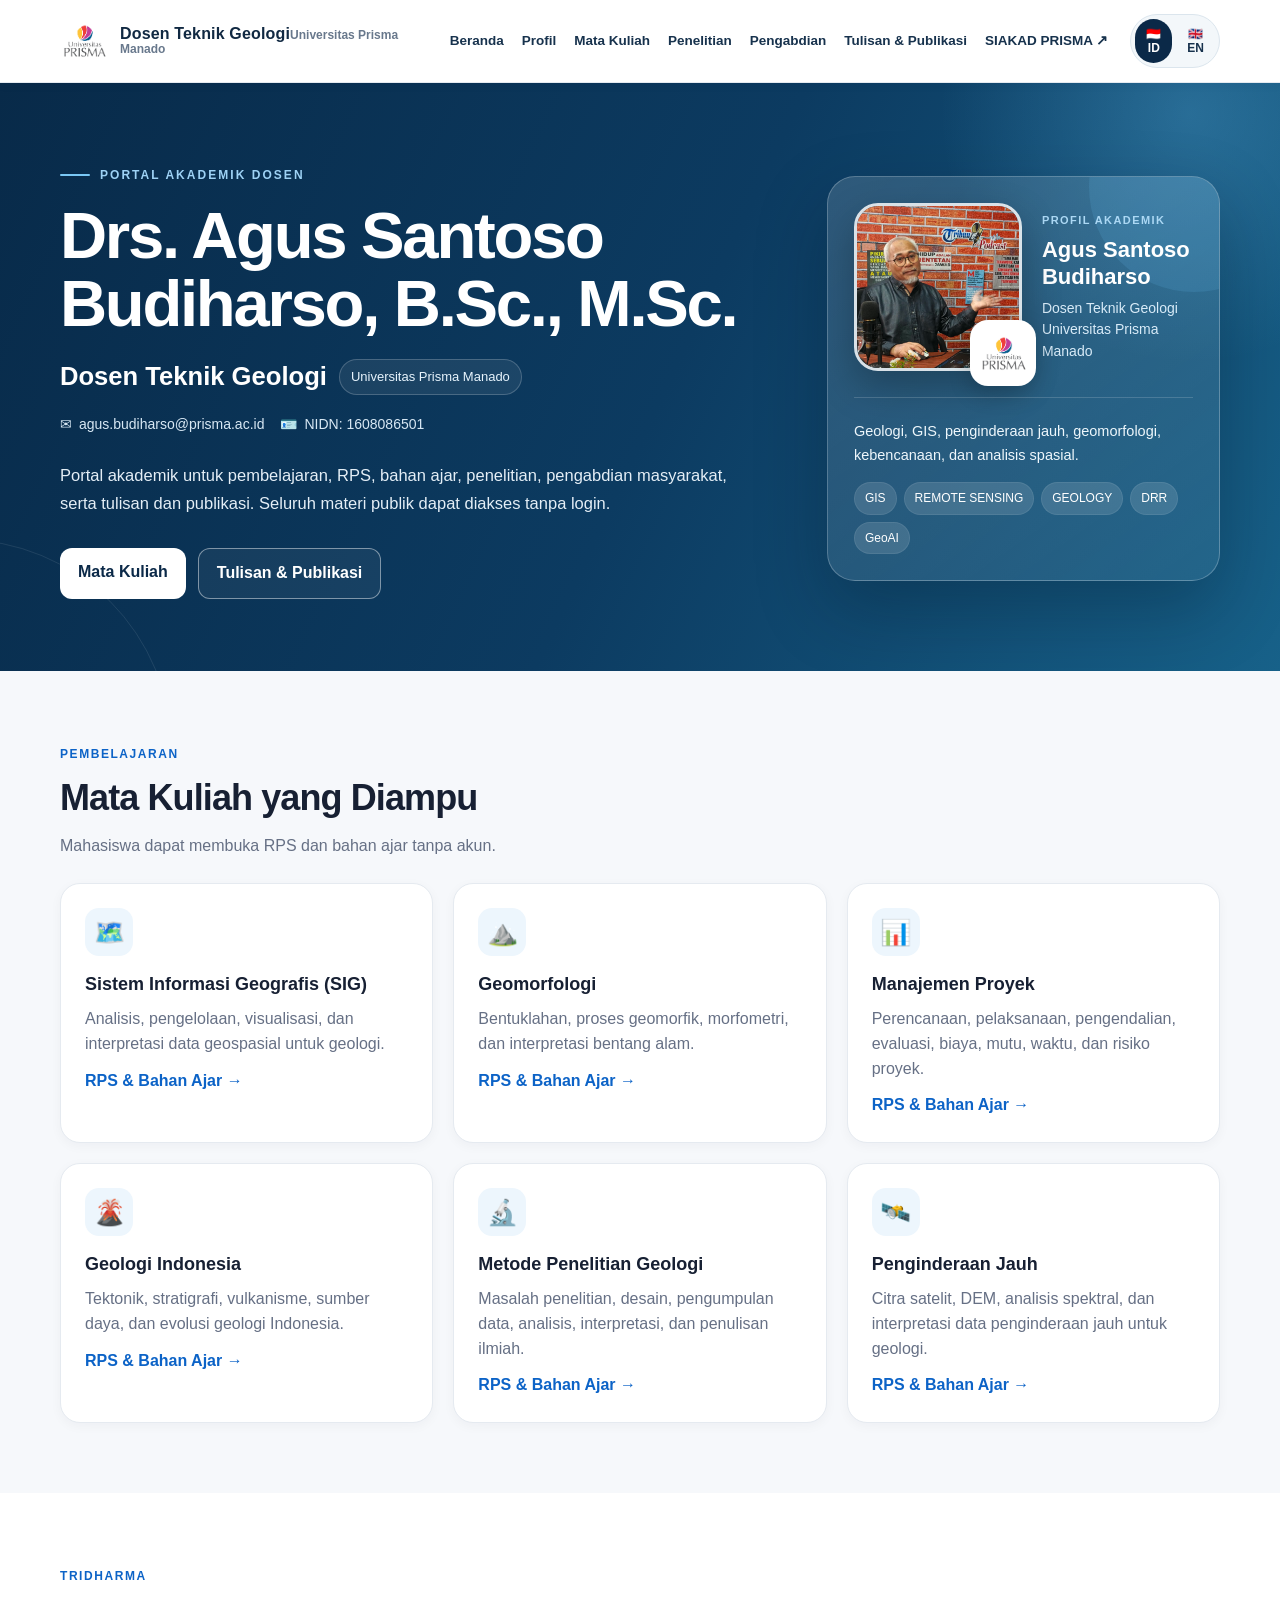
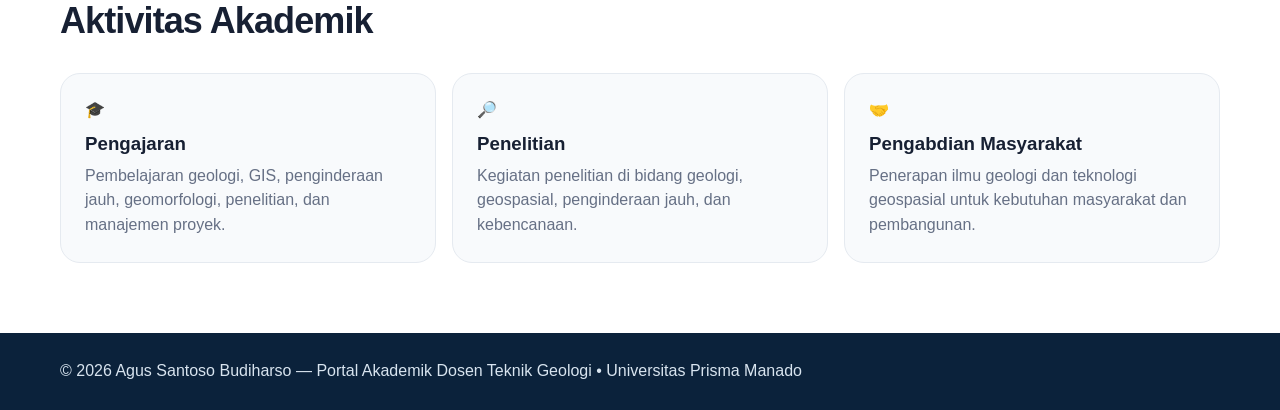
==== commit 234d6865: "Rename index_FINAL_LAYOUT_MODERN.html to index.html" ====
--- a/docs/index.html
+++ b/docs/index.html
@@ -1,10 +1,126 @@
-<!doctype html><html lang="id"><head><meta charset="utf-8"><meta name="viewport" content="width=device-width,initial-scale=1"><title>Drs. Agus Santoso Budiharso, B.Sc., M.Sc. | Portal Dosen Teknik Geologi</title><link rel="stylesheet" href="bilingual.css">
+<!doctype html>
+<html lang="id">
+<head>
+<meta charset="utf-8">
+<meta name="viewport" content="width=device-width,initial-scale=1">
+<title>Drs. Agus Santoso Budiharso, B.Sc., M.Sc. | Portal Dosen Teknik Geologi</title>
+<link rel="stylesheet" href="bilingual.css">
 <style>
-.brand{display:flex;align-items:center;gap:10px}.brand-logo{width:42px;height:42px;object-fit:contain;flex:0 0 auto}.brand-text{display:block}.profile-card{background:rgba(255,255,255,.09);border:1px solid rgba(255,255,255,.22);padding:22px;border-radius:18px;text-align:center}.profile-photo{width:190px;height:190px;object-fit:cover;border-radius:50%;border:5px solid rgba(255,255,255,.82);box-shadow:0 10px 28px rgba(0,0,0,.22);display:block;margin:0 auto 16px}.profile-logo{width:86px;height:86px;object-fit:contain;background:#fff;border-radius:14px;padding:8px;margin:0 auto 12px;display:block}.profile-card h3{margin:6px 0 4px}.profile-card .sub{margin:0;color:#dcebf8}.profile-card .focus{margin:14px 0 0;color:#f0f7fd}.nav-brand-copy span:first-child{font-size:17px;font-weight:900;color:var(--nav)}.nav-brand-copy span:last-child{font-size:11px;font-weight:600;color:var(--muted)}
-@media(max-width:800px){.brand-logo{width:36px;height:36px}.profile-photo{width:155px;height:155px}}
-</style></head><body>
-<nav class="navbar"><div class="container nav-wrap"><a class="brand" href="index.html"><img class="brand-logo" src="assets/logo-prisma.png" alt="Logo Universitas Prisma Manado"><span class="nav-brand-copy"><span id="brand1">Dosen Teknik Geologi</span><span>Universitas Prisma Manado</span></span></a><div class="nav-links"><a href="index.html" id="nHome">Beranda</a><a href="#profil" id="nProfile">Profil</a><a href="mata-kuliah.html" id="nCourses">Mata Kuliah</a><a href="#penelitian" id="nResearch">Penelitian</a><a href="#pengabdian" id="nService">Pengabdian</a><a href="tulisan.html" id="nWriting">Tulisan & Publikasi</a><a href="https://siap.prisma.ac.id" target="_blank">SIAKAD PRISMA ↗</a><span class="lang"><button id="btnID">🇮🇩 ID</button><button id="btnEN">🇬🇧 EN</button></span></div></div></nav>
-<header class="hero" id="profil"><div class="container hero-grid"><div><div class="eyebrow" id="eyebrow">PORTAL AKADEMIK DOSEN</div><h1>Drs. Agus Santoso Budiharso, B.Sc., M.Sc.</h1><h2 id="role">Dosen Teknik Geologi</h2><p class="uni">Universitas Prisma Manado</p><p>✉ agus.budiharso@prisma.ac.id &nbsp; • &nbsp; 🪪 NIDN: 1608086501</p><p class="lead" id="lead">Portal akademik untuk pembelajaran, RPS, bahan ajar, penelitian, pengabdian masyarakat, serta tulisan dan publikasi. Seluruh materi publik dapat diakses tanpa login.</p><div class="actions"><a class="btn primary" href="mata-kuliah.html" id="bCourses">Mata Kuliah</a><a class="btn secondary" href="tulisan.html" id="bWriting">Tulisan & Publikasi</a></div></div><div class="profile-card"><img class="profile-photo" src="assets/foto-agus-budiharso.jpeg" alt="Foto Agus Santoso Budiharso"><img class="profile-logo" src="assets/logo-prisma.png" alt="Logo Universitas Prisma Manado"><h3>Drs. Agus Santoso Budiharso, B.Sc., M.Sc.</h3><p class="sub" id="profileRole">Dosen Teknik Geologi · Universitas Prisma Manado</p><p class="focus" id="tagline">Geologi, GIS, penginderaan jauh, geomorfologi, kebencanaan, dan analisis spasial.</p><div class="chips"><span>GIS</span><span>REMOTE SENSING</span><span>GEOLOGY</span><span>DRR</span><span>GeoAI</span></div></div></div></header>
+:root{--deep:#082a49;--deep2:#124f79;--ink:#112942;--sky:#69b9ef;--white:#fff;--muted2:#d7e9f7}
+body{background:#f6f8fb}
+.navbar{background:rgba(255,255,255,.97);backdrop-filter:blur(12px)}
+.nav-wrap{min-height:82px;gap:28px}
+.brand{display:flex;align-items:center;gap:12px;min-width:280px}
+.brand-logo{width:48px;height:48px;object-fit:contain;flex:0 0 auto}
+.brand-copy{display:flex;flex-direction:column;line-height:1.15}
+.brand-copy strong{font-size:16px;color:var(--ink);letter-spacing:.01em}
+.brand-copy small{font-size:12px;color:#68788c;margin-top:5px}
+.nav-links{gap:18px;flex-wrap:nowrap}
+.nav-links a{font-size:13.5px;white-space:nowrap;position:relative}
+.nav-links a:not(.siakad):after{content:"";position:absolute;left:0;right:100%;bottom:-7px;height:2px;background:#1d79bb;transition:.22s}
+.nav-links a:not(.siakad):hover:after{right:0}
+.lang{margin-left:4px;background:#f3f7fa;border-color:#dbe5ed}
+.lang button{padding:8px 11px;font-size:12px}
+
+.hero{position:relative;overflow:hidden;background:linear-gradient(115deg,#082a49 0%,#0c3b61 52%,#176189 100%);padding:76px 0 72px}
+.hero:before{content:"";position:absolute;width:520px;height:520px;border-radius:50%;right:-170px;top:-230px;background:radial-gradient(circle,rgba(113,205,255,.24),rgba(113,205,255,0) 68%)}
+.hero:after{content:"";position:absolute;width:420px;height:420px;border:1px solid rgba(255,255,255,.09);border-radius:50%;left:-250px;bottom:-290px}
+.hero-grid{position:relative;z-index:1;grid-template-columns:minmax(0,1.28fr) minmax(330px,.72fr);gap:68px;align-items:center}
+.eyebrow{display:inline-flex;align-items:center;gap:10px;font-size:12px;letter-spacing:.17em;color:#9ed2f5}
+.eyebrow:before{content:"";width:30px;height:2px;background:#7ac8f5;border-radius:99px}
+.hero h1{max-width:850px;font-size:clamp(42px,5.1vw,66px);letter-spacing:-.035em;line-height:1.03;margin:18px 0 20px}
+.roleline{display:flex;align-items:center;gap:12px;flex-wrap:wrap;margin-bottom:14px}
+.hero h2{font-size:clamp(22px,2vw,29px);margin:0;color:#fff}
+.uni-pill{display:inline-flex;align-items:center;gap:7px;padding:7px 11px;border:1px solid rgba(255,255,255,.2);border-radius:999px;color:#e7f4fd;font-size:13px;background:rgba(255,255,255,.07)}
+.contact-row{display:flex;gap:16px;flex-wrap:wrap;margin:18px 0 0;color:#d8e8f4;font-size:14px}
+.contact-item{display:inline-flex;align-items:center;gap:7px}
+.hero .lead{max-width:780px;color:#e4eef6;font-size:16.5px;line-height:1.72;margin-top:25px}
+.actions{margin-top:30px;gap:12px}
+.btn{padding:12px 18px;border-radius:12px;transition:.2s;box-shadow:none}
+.btn.primary:hover{transform:translateY(-2px)}
+.btn.secondary{background:rgba(255,255,255,.05)}
+.btn.secondary:hover{background:rgba(255,255,255,.1)}
+
+.visual-card{position:relative;border-radius:28px;padding:26px;background:linear-gradient(145deg,rgba(255,255,255,.14),rgba(255,255,255,.06));border:1px solid rgba(255,255,255,.24);box-shadow:0 28px 70px rgba(1,18,34,.28);overflow:hidden}
+.visual-card:before{content:"";position:absolute;width:210px;height:210px;border-radius:50%;right:-80px;top:-95px;background:rgba(107,202,255,.13)}
+.profile-top{display:flex;align-items:center;gap:20px;position:relative;z-index:1}
+.profile-photo-wrap{position:relative;flex:0 0 auto}
+.profile-photo{width:168px;height:168px;object-fit:cover;border-radius:24px;border:3px solid rgba(255,255,255,.82);box-shadow:0 16px 38px rgba(0,0,0,.26);display:block}
+.prisma-badge{position:absolute;right:-14px;bottom:-15px;width:66px;height:66px;border-radius:18px;background:#fff;padding:8px;box-shadow:0 8px 22px rgba(0,0,0,.18);display:flex;align-items:center;justify-content:center}
+.prisma-badge img{width:100%;height:100%;object-fit:contain}
+.profile-mini{min-width:0}
+.profile-mini .label{font-size:11px;letter-spacing:.13em;text-transform:uppercase;color:#acd8f4;font-weight:900}
+.profile-mini h3{font-size:22px;line-height:1.25;margin:7px 0 7px;color:#fff}
+.profile-mini p{margin:0;color:#d8ebf8;font-size:14px}
+.focus-box{position:relative;z-index:1;margin-top:26px;padding-top:22px;border-top:1px solid rgba(255,255,255,.16)}
+.focus-box p{margin:0 0 14px;color:#eef7fc;line-height:1.65;font-size:14.5px}
+.chips{margin-top:10px}.chips span{background:rgba(255,255,255,.13);border:1px solid rgba(255,255,255,.08);padding:6px 10px}
+
+.section{padding:70px 0}.heading{max-width:720px}.heading h2{font-size:36px;letter-spacing:-.025em}.grid{gap:20px}.card{border-radius:20px;padding:24px;transition:.22s}.card:hover{transform:translateY(-4px);box-shadow:0 14px 30px rgba(20,40,70,.08)}.card .icon{width:48px;height:48px;border-radius:14px;background:#edf6fd;display:flex;align-items:center;justify-content:center;font-size:25px}.card h3{font-size:18px;margin:15px 0 8px}.activity{border-radius:20px;padding:24px}
+footer{margin-top:0}
+
+@media(max-width:1080px){.nav-wrap{align-items:flex-start;padding:14px 0}.nav-links{flex-wrap:wrap;justify-content:flex-end}.brand{min-width:240px}.hero-grid{gap:36px}.profile-top{align-items:flex-start}.profile-photo{width:145px;height:145px}.profile-mini h3{font-size:19px}}
+@media(max-width:860px){.nav-wrap{display:block}.brand{margin-bottom:12px}.nav-links{margin-left:0;justify-content:flex-start}.hero{padding:54px 0}.hero-grid{grid-template-columns:1fr}.visual-card{max-width:620px}.hero h1{font-size:clamp(38px,9vw,58px)}.grid,.activity-grid{grid-template-columns:1fr 1fr}}
+@media(max-width:580px){.container{width:min(100% - 28px,1160px)}.nav-links a{font-size:12.5px}.hero h1{font-size:39px}.profile-top{display:block}.profile-photo{width:175px;height:175px}.profile-mini{margin-top:28px}.grid,.activity-grid{grid-template-columns:1fr}.contact-row{display:grid;gap:8px}.section{padding:52px 0}}
+</style>
+</head>
+<body>
+<nav class="navbar">
+  <div class="container nav-wrap">
+    <a class="brand" href="index.html">
+      <img class="brand-logo" src="assets/logo-prisma.png" alt="Logo Universitas Prisma Manado">
+      <span class="brand-copy"><strong id="brand1">Dosen Teknik Geologi</strong><small>Universitas Prisma Manado</small></span>
+    </a>
+    <div class="nav-links">
+      <a href="index.html" id="nHome">Beranda</a>
+      <a href="#profil" id="nProfile">Profil</a>
+      <a href="mata-kuliah.html" id="nCourses">Mata Kuliah</a>
+      <a href="#penelitian" id="nResearch">Penelitian</a>
+      <a href="#pengabdian" id="nService">Pengabdian</a>
+      <a href="tulisan.html" id="nWriting">Tulisan & Publikasi</a>
+      <a class="siakad" href="https://siap.prisma.ac.id" target="_blank">SIAKAD PRISMA ↗</a>
+      <span class="lang"><button id="btnID">🇮🇩 ID</button><button id="btnEN">🇬🇧 EN</button></span>
+    </div>
+  </div>
+</nav>
+
+<header class="hero" id="profil">
+  <div class="container hero-grid">
+    <div class="hero-copy">
+      <div class="eyebrow" id="eyebrow">PORTAL AKADEMIK DOSEN</div>
+      <h1>Drs. Agus Santoso Budiharso, B.Sc., M.Sc.</h1>
+      <div class="roleline">
+        <h2 id="role">Dosen Teknik Geologi</h2>
+        <span class="uni-pill">Universitas Prisma Manado</span>
+      </div>
+      <div class="contact-row">
+        <span class="contact-item">✉ <span>agus.budiharso@prisma.ac.id</span></span>
+        <span class="contact-item">🪪 <span>NIDN: 1608086501</span></span>
+      </div>
+      <p class="lead" id="lead">Portal akademik untuk pembelajaran, RPS, bahan ajar, penelitian, pengabdian masyarakat, serta tulisan dan publikasi. Seluruh materi publik dapat diakses tanpa login.</p>
+      <div class="actions"><a class="btn primary" href="mata-kuliah.html" id="bCourses">Mata Kuliah</a><a class="btn secondary" href="tulisan.html" id="bWriting">Tulisan & Publikasi</a></div>
+    </div>
+
+    <aside class="visual-card">
+      <div class="profile-top">
+        <div class="profile-photo-wrap">
+          <img class="profile-photo" src="assets/foto-agus-budiharso.jpeg" alt="Foto Agus Santoso Budiharso">
+          <span class="prisma-badge"><img src="assets/logo-prisma.png" alt="Logo Prisma"></span>
+        </div>
+        <div class="profile-mini">
+          <div class="label" id="profileLabel">PROFIL AKADEMIK</div>
+          <h3>Agus Santoso Budiharso</h3>
+          <p id="profileRole">Dosen Teknik Geologi<br>Universitas Prisma Manado</p>
+        </div>
+      </div>
+      <div class="focus-box">
+        <p id="tagline">Geologi, GIS, penginderaan jauh, geomorfologi, kebencanaan, dan analisis spasial.</p>
+        <div class="chips"><span>GIS</span><span>REMOTE SENSING</span><span>GEOLOGY</span><span>DRR</span><span>GeoAI</span></div>
+      </div>
+    </aside>
+  </div>
+</header>
+
 <section class="section" id="matakuliah"><div class="container"><div class="heading"><span id="teachTag">PEMBELAJARAN</span><h2 id="teachTitle">Mata Kuliah yang Diampu</h2><p id="teachIntro">Mahasiswa dapat membuka RPS dan bahan ajar tanpa akun.</p></div><div class="grid">
 <article class="card"><div class="icon">🗺️</div><h3 id="c1">Sistem Informasi Geografis (SIG)</h3><p id="d1">Analisis, pengelolaan, visualisasi, dan interpretasi data geospasial untuk geologi.</p><a href="mata-kuliah.html" id="r1">RPS & Bahan Ajar →</a></article>
 <article class="card"><div class="icon">⛰️</div><h3 id="c2">Geomorfologi</h3><p id="d2">Bentuklahan, proses geomorfik, morfometri, dan interpretasi bentang alam.</p><a href="mata-kuliah.html" id="r2">RPS & Bahan Ajar →</a></article>
@@ -13,9 +129,14 @@
 <article class="card"><div class="icon">🔬</div><h3 id="c5">Metode Penelitian Geologi</h3><p id="d5">Masalah penelitian, desain, pengumpulan data, analisis, interpretasi, dan penulisan ilmiah.</p><a href="mata-kuliah.html" id="r5">RPS & Bahan Ajar →</a></article>
 <article class="card"><div class="icon">🛰️</div><h3 id="c6">Penginderaan Jauh</h3><p id="d6">Citra satelit, DEM, analisis spektral, dan interpretasi data penginderaan jauh untuk geologi.</p><a href="mata-kuliah.html" id="r6">RPS & Bahan Ajar →</a></article>
 </div></div></section>
+
 <section class="section alt"><div class="container"><div class="heading"><span>TRIDHARMA</span><h2 id="acad">Aktivitas Akademik</h2></div><div class="activity-grid"><div class="activity"><div class="icon">🎓</div><h3 id="a1">Pengajaran</h3><p id="ad1">Pembelajaran geologi, GIS, penginderaan jauh, geomorfologi, penelitian, dan manajemen proyek.</p></div><div class="activity" id="penelitian"><div class="icon">🔎</div><h3 id="a2">Penelitian</h3><p id="ad2">Kegiatan penelitian di bidang geologi, geospasial, penginderaan jauh, dan kebencanaan.</p></div><div class="activity" id="pengabdian"><div class="icon">🤝</div><h3 id="a3">Pengabdian Masyarakat</h3><p id="ad3">Penerapan ilmu geologi dan teknologi geospasial untuk kebutuhan masyarakat dan pembangunan.</p></div></div></div></section>
+
 <footer><div class="container">© 2026 Agus Santoso Budiharso — <span id="foot">Portal Akademik Dosen Teknik Geologi</span> • Universitas Prisma Manado</div></footer>
 <script>
-const TXT={id:{title:'Drs. Agus Santoso Budiharso, B.Sc., M.Sc. | Portal Dosen Teknik Geologi',brand1:'Dosen Teknik Geologi',nHome:'Beranda',nProfile:'Profil',nCourses:'Mata Kuliah',nResearch:'Penelitian',nService:'Pengabdian',nWriting:'Tulisan & Publikasi',eyebrow:'PORTAL AKADEMIK DOSEN',role:'Dosen Teknik Geologi',lead:'Portal akademik untuk pembelajaran, RPS, bahan ajar, penelitian, pengabdian masyarakat, serta tulisan dan publikasi. Seluruh materi publik dapat diakses tanpa login.',bCourses:'Mata Kuliah',bWriting:'Tulisan & Publikasi',tagline:'Geologi, GIS, penginderaan jauh, geomorfologi, kebencanaan, dan analisis spasial.',profileRole:'Dosen Teknik Geologi · Universitas Prisma Manado',teachTag:'PEMBELAJARAN',teachTitle:'Mata Kuliah yang Diampu',teachIntro:'Mahasiswa dapat membuka RPS dan bahan ajar tanpa akun.',acad:'Aktivitas Akademik',a1:'Pengajaran',ad1:'Pembelajaran geologi, GIS, penginderaan jauh, geomorfologi, penelitian, dan manajemen proyek.',a2:'Penelitian',ad2:'Kegiatan penelitian di bidang geologi, geospasial, penginderaan jauh, dan kebencanaan.',a3:'Pengabdian Masyarakat',ad3:'Penerapan ilmu geologi dan teknologi geospasial untuk kebutuhan masyarakat dan pembangunan.',foot:'Portal Akademik Dosen Teknik Geologi',courses:[['Sistem Informasi Geografis (SIG)','Analisis, pengelolaan, visualisasi, dan interpretasi data geospasial untuk geologi.'],['Geomorfologi','Bentuklahan, proses geomorfik, morfometri, dan interpretasi bentang alam.'],['Manajemen Proyek','Perencanaan, pelaksanaan, pengendalian, evaluasi, biaya, mutu, waktu, dan risiko proyek.'],['Geologi Indonesia','Tektonik, stratigrafi, vulkanisme, sumber daya, dan evolusi geologi Indonesia.'],['Metode Penelitian Geologi','Masalah penelitian, desain, pengumpulan data, analisis, interpretasi, dan penulisan ilmiah.'],['Penginderaan Jauh','Citra satelit, DEM, analisis spektral, dan interpretasi data penginderaan jauh untuk geologi.']],resource:'RPS & Bahan Ajar →'},en:{title:'Drs. Agus Santoso Budiharso, B.Sc., M.Sc. | Geological Engineering Lecturer Portal',brand1:'Geological Engineering Lecturer',nHome:'Home',nProfile:'Profile',nCourses:'Courses',nResearch:'Research',nService:'Community Service',nWriting:'Writings & Publications',eyebrow:'LECTURER ACADEMIC PORTAL',role:'Lecturer in Geological Engineering',lead:'Academic portal for learning, semester course plans, teaching materials, research, community service, writings, and publications. All public materials are accessible without login.',bCourses:'Courses',bWriting:'Writings & Publications',tagline:'Geology, GIS, remote sensing, geomorphology, disaster studies, and spatial analysis.',profileRole:'Lecturer in Geological Engineering · Universitas Prisma Manado',teachTag:'TEACHING',teachTitle:'Courses Taught',teachIntro:'Students can access course plans and teaching materials without an account.',acad:'Academic Activities',a1:'Teaching',ad1:'Teaching in geology, GIS, remote sensing, geomorphology, research methods, and project management.',a2:'Research',ad2:'Research activities in geology, geospatial science, remote sensing, and disaster studies.',a3:'Community Service',ad3:'Application of geology and geospatial technologies to community needs and development.',foot:'Geological Engineering Lecturer Academic Portal',courses:[['Geographic Information Systems (GIS)','Analysis, management, visualization, and interpretation of geospatial data for geology.'],['Geomorphology','Landforms, geomorphic processes, morphometry, and landscape interpretation.'],['Project Management','Project planning, implementation, control, evaluation, cost, quality, time, and risk.'],['Geology of Indonesia','Tectonics, stratigraphy, volcanism, resources, and the geological evolution of Indonesia.'],['Geological Research Methods','Research problems, design, data collection, analysis, interpretation, and scientific writing.'],['Remote Sensing','Satellite imagery, DEMs, spectral analysis, and remote-sensing data interpretation for geology.']],resource:'Course Plan & Materials →'}};
-function applyLang(l){localStorage.setItem('portalLang',l);document.documentElement.lang=l;const t=TXT[l];document.title=t.title;['brand1','nHome','nProfile','nCourses','nResearch','nService','nWriting','eyebrow','role','lead','bCourses','bWriting','tagline','profileRole','teachTag','teachTitle','teachIntro','acad','a1','ad1','a2','ad2','a3','ad3','foot'].forEach(k=>document.getElementById(k).textContent=t[k]);t.courses.forEach((c,i)=>{document.getElementById('c'+(i+1)).textContent=c[0];document.getElementById('d'+(i+1)).textContent=c[1];document.getElementById('r'+(i+1)).textContent=t.resource});btnID.classList.toggle('active',l==='id');btnEN.classList.toggle('active',l==='en')};btnID.onclick=()=>applyLang('id');btnEN.onclick=()=>applyLang('en');applyLang(localStorage.getItem('portalLang')==='en'?'en':'id');
-</script></body></html>
+const TXT={id:{title:'Drs. Agus Santoso Budiharso, B.Sc., M.Sc. | Portal Dosen Teknik Geologi',brand1:'Dosen Teknik Geologi',nHome:'Beranda',nProfile:'Profil',nCourses:'Mata Kuliah',nResearch:'Penelitian',nService:'Pengabdian',nWriting:'Tulisan & Publikasi',eyebrow:'PORTAL AKADEMIK DOSEN',role:'Dosen Teknik Geologi',lead:'Portal akademik untuk pembelajaran, RPS, bahan ajar, penelitian, pengabdian masyarakat, serta tulisan dan publikasi. Seluruh materi publik dapat diakses tanpa login.',bCourses:'Mata Kuliah',bWriting:'Tulisan & Publikasi',tagline:'Geologi, GIS, penginderaan jauh, geomorfologi, kebencanaan, dan analisis spasial.',profileRole:'Dosen Teknik Geologi<br>Universitas Prisma Manado',profileLabel:'PROFIL AKADEMIK',teachTag:'PEMBELAJARAN',teachTitle:'Mata Kuliah yang Diampu',teachIntro:'Mahasiswa dapat membuka RPS dan bahan ajar tanpa akun.',acad:'Aktivitas Akademik',a1:'Pengajaran',ad1:'Pembelajaran geologi, GIS, penginderaan jauh, geomorfologi, penelitian, dan manajemen proyek.',a2:'Penelitian',ad2:'Kegiatan penelitian di bidang geologi, geospasial, penginderaan jauh, dan kebencanaan.',a3:'Pengabdian Masyarakat',ad3:'Penerapan ilmu geologi dan teknologi geospasial untuk kebutuhan masyarakat dan pembangunan.',foot:'Portal Akademik Dosen Teknik Geologi',courses:[['Sistem Informasi Geografis (SIG)','Analisis, pengelolaan, visualisasi, dan interpretasi data geospasial untuk geologi.'],['Geomorfologi','Bentuklahan, proses geomorfik, morfometri, dan interpretasi bentang alam.'],['Manajemen Proyek','Perencanaan, pelaksanaan, pengendalian, evaluasi, biaya, mutu, waktu, dan risiko proyek.'],['Geologi Indonesia','Tektonik, stratigrafi, vulkanisme, sumber daya, dan evolusi geologi Indonesia.'],['Metode Penelitian Geologi','Masalah penelitian, desain, pengumpulan data, analisis, interpretasi, dan penulisan ilmiah.'],['Penginderaan Jauh','Citra satelit, DEM, analisis spektral, dan interpretasi data penginderaan jauh untuk geologi.']],resource:'RPS & Bahan Ajar →'},en:{title:'Drs. Agus Santoso Budiharso, B.Sc., M.Sc. | Geological Engineering Lecturer Portal',brand1:'Geological Engineering Lecturer',nHome:'Home',nProfile:'Profile',nCourses:'Courses',nResearch:'Research',nService:'Community Service',nWriting:'Writings & Publications',eyebrow:'LECTURER ACADEMIC PORTAL',role:'Lecturer in Geological Engineering',lead:'Academic portal for learning, semester course plans, teaching materials, research, community service, writings, and publications. All public materials are accessible without login.',bCourses:'Courses',bWriting:'Writings & Publications',tagline:'Geology, GIS, remote sensing, geomorphology, disaster studies, and spatial analysis.',profileRole:'Lecturer in Geological Engineering<br>Universitas Prisma Manado',profileLabel:'ACADEMIC PROFILE',teachTag:'TEACHING',teachTitle:'Courses Taught',teachIntro:'Students can access course plans and teaching materials without an account.',acad:'Academic Activities',a1:'Teaching',ad1:'Teaching in geology, GIS, remote sensing, geomorphology, research methods, and project management.',a2:'Research',ad2:'Research activities in geology, geospatial science, remote sensing, and disaster studies.',a3:'Community Service',ad3:'Application of geology and geospatial technologies to community needs and development.',foot:'Geological Engineering Lecturer Academic Portal',courses:[['Geographic Information Systems (GIS)','Analysis, management, visualization, and interpretation of geospatial data for geology.'],['Geomorphology','Landforms, geomorphic processes, morphometry, and landscape interpretation.'],['Project Management','Project planning, implementation, control, evaluation, cost, quality, time, and risk.'],['Geology of Indonesia','Tectonics, stratigraphy, volcanism, resources, and the geological evolution of Indonesia.'],['Geological Research Methods','Research problems, design, data collection, analysis, interpretation, and scientific writing.'],['Remote Sensing','Satellite imagery, DEMs, spectral analysis, and remote-sensing data interpretation for geology.']],resource:'Course Plan & Materials →'}};
+function applyLang(l){localStorage.setItem('portalLang',l);document.documentElement.lang=l;const t=TXT[l];document.title=t.title;['brand1','nHome','nProfile','nCourses','nResearch','nService','nWriting','eyebrow','role','lead','bCourses','bWriting','tagline','profileLabel','teachTag','teachTitle','teachIntro','acad','a1','ad1','a2','ad2','a3','ad3','foot'].forEach(k=>document.getElementById(k).textContent=t[k]);document.getElementById('profileRole').innerHTML=t.profileRole;t.courses.forEach((c,i)=>{document.getElementById('c'+(i+1)).textContent=c[0];document.getElementById('d'+(i+1)).textContent=c[1];document.getElementById('r'+(i+1)).textContent=t.resource});btnID.classList.toggle('active',l==='id');btnEN.classList.toggle('active',l==='en')}
+btnID.onclick=()=>applyLang('id');btnEN.onclick=()=>applyLang('en');applyLang(localStorage.getItem('portalLang')==='en'?'en':'id');
+</script>
+</body>
+</html>
